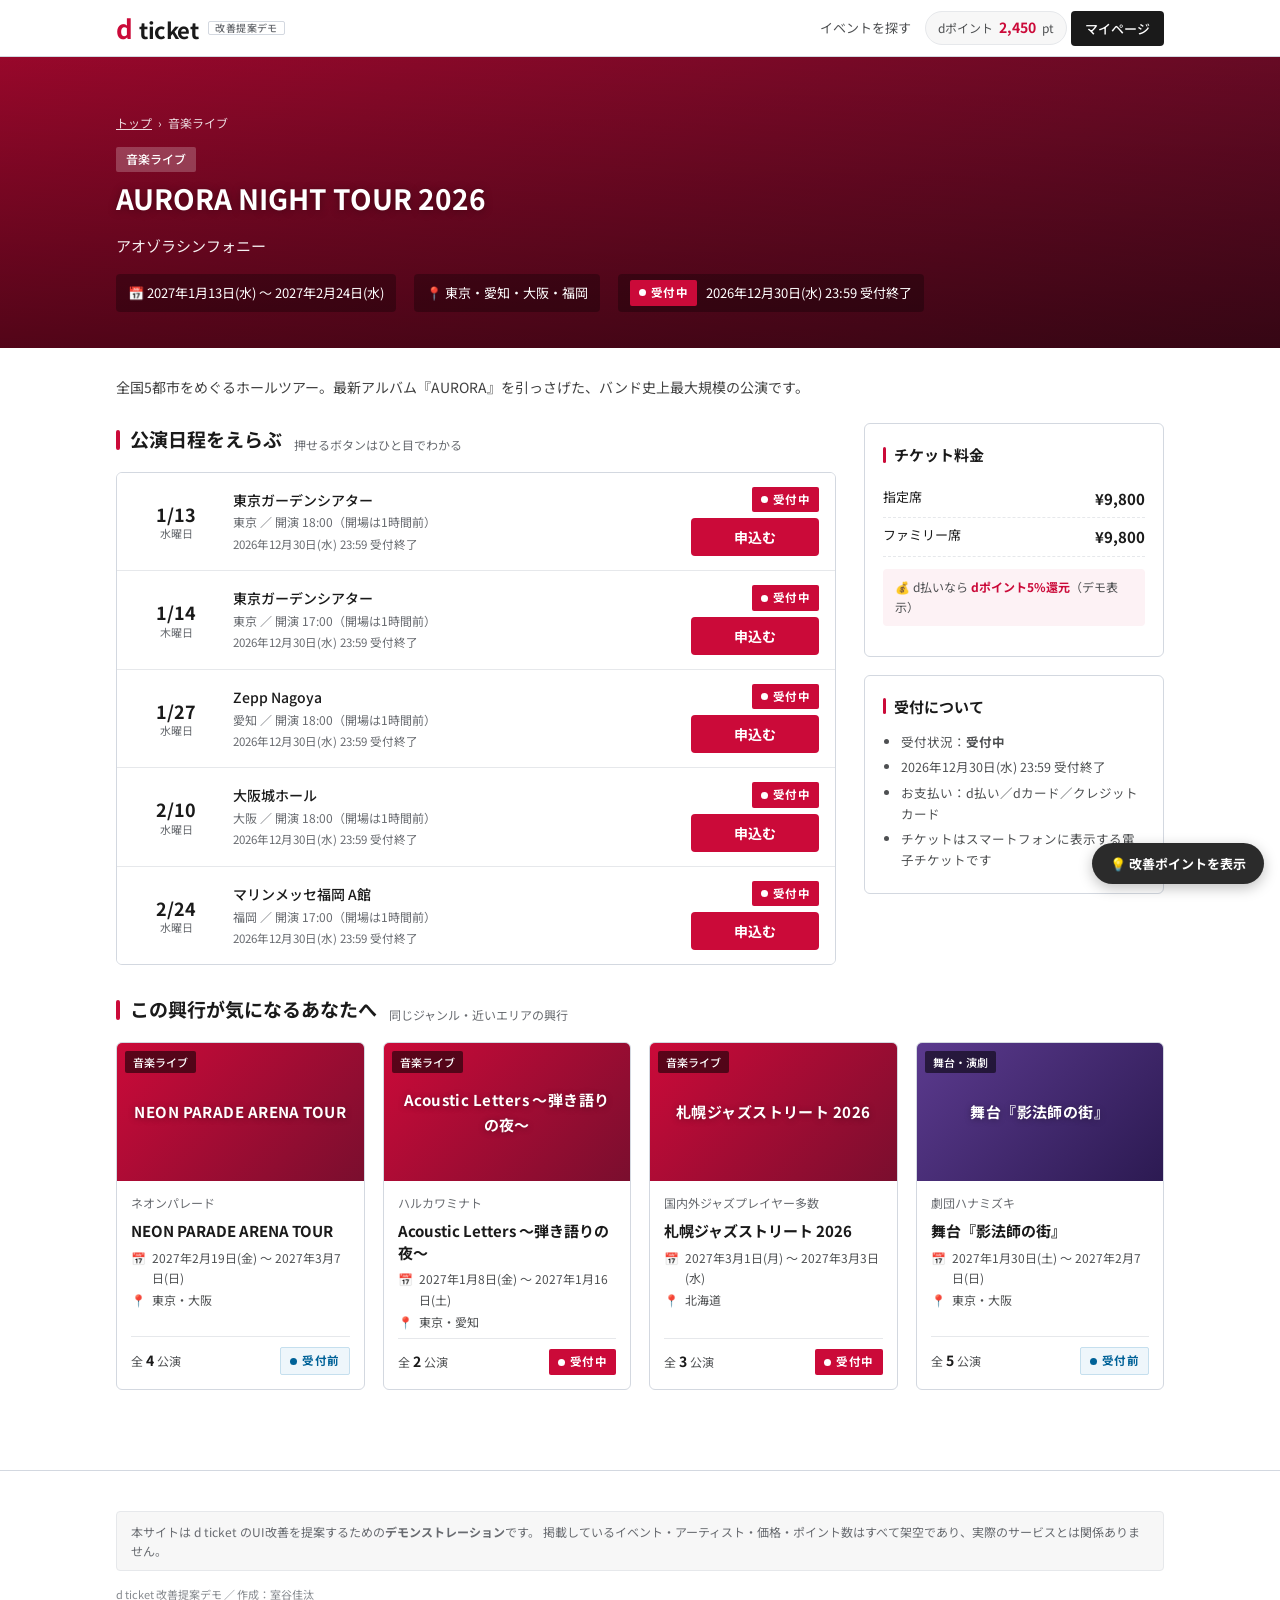
==== event.html @ a3fb73fc "d ticket UI改善提案デモサイトを作成 提案資料の短期施策（3〜6ヶ月）を実際に触れる静的サイトとして実装: - 検索・絞り込み（キーワード/ジャンル/エリア/日程） - 興行単位の一覧と全日" ====
<!doctype html>
<html lang="ja">
<head>
  <meta charset="utf-8">
  <title>興行詳細｜d ticket 改善提案デモ</title>
  <meta name="description" content="興行ごとの全公演・全日程を一覧で比較できる詳細ページのデモです。">
  <meta name="viewport" content="width=device-width,initial-scale=1">
  <meta name="theme-color" content="#000000">
  <link rel="preconnect" href="https://fonts.googleapis.com">
  <link rel="preconnect" href="https://fonts.gstatic.com" crossorigin>
  <link href="https://fonts.googleapis.com/css2?family=Noto+Sans+JP:wght@400;500;700&display=swap" rel="stylesheet">
  <link rel="stylesheet" href="css/style.css">
</head>
<body>

  <header class="site-header">
    <div class="wrap">
      <a class="logo" href="index.html">
        <span class="d">d</span><span class="rest">&nbsp;ticket</span>
        <span class="demo-tag">改善提案デモ</span>
      </a>
      <nav class="header-nav">
        <a href="index.html#events">イベントを探す</a>
        <span class="dpoint">dポイント <b>2,450</b> pt</span>
        <button class="mypage-btn" type="button">マイページ</button>
      </nav>
    </div>
  </header>

  <!-- 興行ヒーロー -->
  <div class="detail-hero" id="detail-hero">
    <div class="wrap">
      <p class="breadcrumb"><a href="index.html">トップ</a> &nbsp;&#8250;&nbsp; <span id="bc-genre"></span></p>
      <span class="detail-genre" id="detail-genre"></span>
      <h1 id="detail-title"></h1>
      <p class="artist" id="detail-artist"></p>
      <div class="detail-summary" id="detail-summary"></div>
    </div>
  </div>

  <div class="detail-body">
    <div class="wrap">
      <p class="detail-desc" id="detail-desc"></p>
      <div class="detail-grid">
        <div>
          <!-- 改善② 全公演一覧 / 改善③ 受付状況 -->
          <div class="section-head" data-point="改善② 同じ興行の全日程をここで比較できる">
            <h2>公演日程をえらぶ</h2>
            <span class="sub">押せるボタンはひと目でわかる</span>
          </div>
          <div class="perf-list" id="perf-list" data-point="改善③ 受付中／受付前／終了 を明示（現状：押すとエラー）"></div>
        </div>

        <aside>
          <div class="side-card">
            <h3>チケット料金</h3>
            <div id="price-list"></div>
            <p class="point-note">&#128176; d払いなら <b>dポイント5%還元</b>（デモ表示）</p>
          </div>
          <div class="side-card">
            <h3>受付について</h3>
            <ul id="sale-info"></ul>
          </div>
        </aside>
      </div>

      <!-- 改善④ 関連レコメンド -->
      <section class="section">
        <div class="section-head" data-point="改善④ 興行ページにも「次のおすすめ」を表示">
          <h2>この興行が気になるあなたへ</h2>
          <span class="sub">同じジャンル・近いエリアの興行</span>
        </div>
        <div class="event-grid" id="related-grid"></div>
      </section>
    </div>
  </div>

  <!-- モバイル固定CTA -->
  <div class="sticky-cta" id="sticky-cta">
    <span class="info"><b id="cta-title"></b><span id="cta-note"></span></span>
    <button class="buy-btn onsale" id="cta-btn" type="button">申込む</button>
  </div>

  <footer class="site-footer">
    <div class="wrap">
      <p class="disclaimer">
        本サイトは d ticket のUI改善を提案するための<b>デモンストレーション</b>です。
        掲載しているイベント・アーティスト・価格・ポイント数はすべて架空であり、実際のサービスとは関係ありません。
      </p>
      <p class="copy">d ticket 改善提案デモ ／ 作成：室谷佳汰</p>
    </div>
  </footer>

  <button class="points-toggle" id="points-toggle" type="button">&#128161; 改善ポイントを表示</button>

  <script src="js/data.js"></script>
  <script src="js/event.js"></script>
</body>
</html>
---- css/style.css ----
/* =========================================================
   d ticket 改善提案デモ
   元サイトのトーン（白基調 / ドコモレッド #cb0a39 / Noto Sans JP /
   控えめな角丸・罫線 #d3d8e0）を踏襲
   ========================================================= */

:root {
  --red: #cb0a39;
  --red-dark: #a30830;
  --red-pale: #fdf2f5;
  --black: #1a1a1a;
  --gray-900: #2b2b2b;
  --gray-700: #414141;
  --gray-600: #4e5052;
  --gray-500: #686b70;
  --gray-400: #868a8f;
  --gray-300: #a5a5a5;
  --line: #d3d8e0;
  --line-light: #e6e8eb;
  --bg: #fff;
  --bg-soft: #f7f7f7;
  --blue: #006298;
  --blue-pale: #eef6fb;
  --amber: #e6a722;
  --hero-grad: linear-gradient(90deg, #dee4ea, #f6fcff);
  --shadow: 0 2px 8px rgba(0, 0, 0, .06);
  --shadow-hover: 0 6px 18px rgba(0, 0, 0, .12);
  --radius: 6px;
}

* { box-sizing: border-box; }

html { font-size: 62.5%; scroll-behavior: smooth; }

body {
  margin: 0;
  font-family: "Noto Sans JP", sans-serif;
  font-size: 1.4rem;
  line-height: 1.7;
  color: var(--black);
  background: var(--bg);
  -webkit-font-smoothing: antialiased;
}

a { color: inherit; text-decoration: none; }
button { font-family: inherit; cursor: pointer; }
img { max-width: 100%; display: block; }

.wrap {
  max-width: 1080px;
  margin: 0 auto;
  padding: 0 16px;
}

/* ---------- header ---------- */
.site-header {
  position: sticky;
  top: 0;
  z-index: 100;
  background: #fff;
  border-bottom: 1px solid var(--line);
}

.site-header .wrap {
  display: flex;
  align-items: center;
  gap: 16px;
  height: 56px;
}

.logo {
  display: flex;
  align-items: baseline;
  gap: 2px;
  font-weight: 700;
  font-size: 2.2rem;
  letter-spacing: -.02em;
  line-height: 1;
}

.logo .d { color: var(--red); font-size: 2.6rem; }
.logo .rest { color: var(--black); }
.logo .demo-tag {
  margin-left: 8px;
  font-size: 1rem;
  font-weight: 500;
  color: var(--gray-500);
  border: 1px solid var(--line);
  border-radius: 2px;
  padding: 1px 6px;
  letter-spacing: .04em;
  align-self: center;
}

.header-nav {
  display: flex;
  align-items: center;
  gap: 4px;
  margin-left: auto;
}

.header-nav a {
  font-size: 1.3rem;
  color: var(--gray-600);
  padding: 6px 10px;
  border-radius: 4px;
}

.header-nav a:hover { background: var(--bg-soft); color: var(--black); }

.dpoint {
  display: flex;
  align-items: center;
  gap: 6px;
  font-size: 1.2rem;
  color: var(--gray-600);
  background: var(--bg-soft);
  border: 1px solid var(--line-light);
  border-radius: 100px;
  padding: 4px 12px;
  white-space: nowrap;
}

.dpoint b { color: var(--red); font-size: 1.4rem; }

.mypage-btn {
  display: inline-flex;
  align-items: center;
  gap: 6px;
  font-size: 1.3rem;
  font-weight: 500;
  color: #fff;
  background: var(--black);
  border: none;
  border-radius: 4px;
  padding: 8px 14px;
  white-space: nowrap;
}

/* ---------- hero ---------- */
.hero {
  background: var(--hero-grad);
  border-bottom: 1px solid var(--line-light);
  padding: 36px 0 88px;
}

.hero h1 {
  margin: 0 0 6px;
  font-size: 2.4rem;
  font-weight: 700;
  letter-spacing: .01em;
}

.hero p {
  margin: 0;
  font-size: 1.4rem;
  color: var(--gray-600);
}

/* ---------- 検索パネル（改善① 検索・絞り込み） ---------- */
.search-panel {
  position: relative;
  background: #fff;
  border: 1px solid var(--line);
  border-radius: var(--radius);
  box-shadow: var(--shadow);
  padding: 20px;
  margin-top: -64px;
}

.search-row {
  display: flex;
  gap: 10px;
  flex-wrap: wrap;
}

.search-box {
  position: relative;
  flex: 1 1 320px;
}

.search-box input {
  width: 100%;
  font-family: inherit;
  font-size: 1.5rem;
  padding: 12px 14px 12px 42px;
  border: 1px solid var(--line);
  border-radius: 4px;
  outline: none;
  transition: border-color .15s;
}

.search-box input:focus { border-color: var(--red); }

.search-box .icon {
  position: absolute;
  left: 14px;
  top: 50%;
  transform: translateY(-50%);
  color: var(--gray-400);
  font-size: 1.6rem;
  pointer-events: none;
}

.search-row select {
  font-family: inherit;
  font-size: 1.4rem;
  color: var(--gray-700);
  padding: 12px 36px 12px 14px;
  border: 1px solid var(--line);
  border-radius: 4px;
  background: #fff url("data:image/svg+xml;charset=utf8,%3Csvg xmlns='http://www.w3.org/2000/svg' width='10' height='6'%3E%3Cpath d='M1 1l4 4 4-4' fill='none' stroke='%23686b70' stroke-width='1.5'/%3E%3C/svg%3E") no-repeat right 14px center;
  appearance: none;
  -webkit-appearance: none;
  outline: none;
  cursor: pointer;
}

.search-row select:focus { border-color: var(--red); }

.chip-row {
  display: flex;
  align-items: center;
  gap: 8px;
  flex-wrap: wrap;
  margin-top: 14px;
}

.chip-row .label {
  font-size: 1.2rem;
  color: var(--gray-500);
  margin-right: 2px;
}

.chip {
  font-size: 1.3rem;
  color: var(--gray-700);
  background: #fff;
  border: 1px solid var(--line);
  border-radius: 100px;
  padding: 5px 14px;
  transition: all .15s;
}

.chip:hover { border-color: var(--gray-400); }

.chip.active {
  color: #fff;
  background: var(--red);
  border-color: var(--red);
  font-weight: 500;
}

.toggle-onsale {
  display: inline-flex;
  align-items: center;
  gap: 8px;
  margin-left: auto;
  font-size: 1.3rem;
  color: var(--gray-700);
  cursor: pointer;
  user-select: none;
}

.toggle-onsale input { display: none; }

.toggle-onsale .switch {
  width: 36px;
  height: 20px;
  border-radius: 100px;
  background: var(--line);
  position: relative;
  transition: background .15s;
}

.toggle-onsale .switch::after {
  content: "";
  position: absolute;
  top: 2px;
  left: 2px;
  width: 16px;
  height: 16px;
  border-radius: 50%;
  background: #fff;
  box-shadow: 0 1px 3px rgba(0, 0, 0, .25);
  transition: left .15s;
}

.toggle-onsale input:checked + .switch { background: var(--red); }
.toggle-onsale input:checked + .switch::after { left: 18px; }

.result-meta {
  display: flex;
  align-items: baseline;
  gap: 10px;
  margin: 28px 0 4px;
}

.result-meta .count { font-size: 1.3rem; color: var(--gray-500); }
.result-meta .count b { color: var(--red); font-size: 1.6rem; }

.clear-filters {
  font-size: 1.2rem;
  color: var(--blue);
  background: none;
  border: none;
  padding: 0;
  text-decoration: underline;
  display: none;
}

.clear-filters.visible { display: inline; }

/* ---------- section ---------- */
.section { padding: 28px 0 8px; }

.section-head {
  display: flex;
  align-items: baseline;
  gap: 12px;
  margin-bottom: 16px;
}

.section-head h2 {
  margin: 0;
  font-size: 1.9rem;
  font-weight: 700;
  display: flex;
  align-items: center;
  gap: 10px;
}

.section-head h2::before {
  content: "";
  width: 4px;
  height: 20px;
  background: var(--red);
  border-radius: 2px;
}

.section-head .sub { font-size: 1.2rem; color: var(--gray-500); }

/* ---------- イベントカード（改善② 興行単位） ---------- */
.event-grid {
  display: grid;
  grid-template-columns: repeat(auto-fill, minmax(240px, 1fr));
  gap: 18px;
  padding-bottom: 24px;
}

.event-card {
  background: #fff;
  border: 1px solid var(--line);
  border-radius: var(--radius);
  overflow: hidden;
  display: flex;
  flex-direction: column;
  transition: box-shadow .2s, transform .2s;
}

.event-card:hover {
  box-shadow: var(--shadow-hover);
  transform: translateY(-2px);
}

.card-visual {
  position: relative;
  aspect-ratio: 16 / 9;
  display: flex;
  align-items: center;
  justify-content: center;
  color: #fff;
}

.card-visual .visual-title {
  font-weight: 700;
  font-size: 1.5rem;
  text-align: center;
  padding: 0 16px;
  text-shadow: 0 1px 6px rgba(0, 0, 0, .35);
  letter-spacing: .03em;
}

.card-visual .genre-tag {
  position: absolute;
  top: 8px;
  left: 8px;
  font-size: 1.1rem;
  font-weight: 500;
  background: rgba(0, 0, 0, .55);
  border-radius: 2px;
  padding: 2px 8px;
}

.card-body {
  padding: 12px 14px 14px;
  display: flex;
  flex-direction: column;
  gap: 6px;
  flex: 1;
}

.card-artist { font-size: 1.2rem; color: var(--gray-500); }

.card-title {
  font-size: 1.5rem;
  font-weight: 700;
  line-height: 1.45;
  margin: 0;
}

.card-info {
  font-size: 1.2rem;
  color: var(--gray-600);
  display: flex;
  flex-direction: column;
  gap: 2px;
}

.card-info .row { display: flex; gap: 6px; align-items: baseline; }
.card-info .ico { color: var(--gray-400); flex: none; }

.card-foot {
  margin-top: auto;
  padding-top: 10px;
  border-top: 1px solid var(--line-light);
  display: flex;
  align-items: center;
  justify-content: space-between;
  gap: 8px;
}

.perf-count { font-size: 1.2rem; color: var(--gray-600); }
.perf-count b { color: var(--black); font-size: 1.4rem; }

/* ---------- ステータスバッジ（改善③ 受付状況の明示） ---------- */
.badge {
  display: inline-flex;
  align-items: center;
  gap: 5px;
  font-size: 1.15rem;
  font-weight: 700;
  border-radius: 2px;
  padding: 3px 9px;
  white-space: nowrap;
  letter-spacing: .03em;
}

.badge::before {
  content: "";
  width: 7px;
  height: 7px;
  border-radius: 50%;
}

.badge.onsale { color: #fff; background: var(--red); }
.badge.onsale::before { background: #fff; animation: pulse 1.6s ease-in-out infinite; }

.badge.upcoming { color: var(--blue); background: var(--blue-pale); border: 1px solid #c5dfee; }
.badge.upcoming::before { background: var(--blue); }

.badge.ended { color: var(--gray-500); background: var(--bg-soft); border: 1px solid var(--line-light); }
.badge.ended::before { background: var(--gray-300); }

@keyframes pulse {
  0%, 100% { opacity: 1; }
  50% { opacity: .35; }
}

.empty-state {
  text-align: center;
  color: var(--gray-500);
  padding: 48px 0 64px;
  font-size: 1.4rem;
}

.empty-state .big { font-size: 3.6rem; margin-bottom: 8px; }

/* ---------- レコメンド（改善④） ---------- */
.recommend-section {
  background: var(--bg-soft);
  border-top: 1px solid var(--line-light);
  border-bottom: 1px solid var(--line-light);
  padding: 28px 0 32px;
  margin-top: 16px;
}

.recommend-head {
  display: flex;
  align-items: baseline;
  gap: 12px;
  flex-wrap: wrap;
  margin-bottom: 16px;
}

.recommend-head h2 {
  margin: 0;
  font-size: 1.9rem;
  font-weight: 700;
  display: flex;
  align-items: center;
  gap: 8px;
}

.recommend-head .why {
  font-size: 1.2rem;
  color: var(--gray-500);
}

.recommend-head .why b { color: var(--red); }

.recommend-strip {
  display: grid;
  grid-auto-flow: column;
  grid-auto-columns: minmax(220px, 1fr);
  gap: 14px;
  overflow-x: auto;
  padding-bottom: 6px;
  scroll-snap-type: x mandatory;
}

.recommend-strip .event-card { scroll-snap-align: start; }

/* ---------- footer ---------- */
.site-footer {
  border-top: 1px solid var(--line);
  margin-top: 40px;
  padding: 28px 0 36px;
  font-size: 1.2rem;
  color: var(--gray-500);
}

.site-footer .foot-grid {
  display: flex;
  gap: 28px;
  flex-wrap: wrap;
  margin-bottom: 18px;
}

.site-footer a:hover { text-decoration: underline; }

.site-footer .disclaimer {
  background: var(--bg-soft);
  border: 1px solid var(--line-light);
  border-radius: 4px;
  padding: 10px 14px;
  line-height: 1.6;
}

.site-footer .copy { margin-top: 14px; font-size: 1.1rem; color: var(--gray-400); }

/* =========================================================
   興行詳細ページ
   ========================================================= */
.detail-hero {
  position: relative;
  color: #fff;
  padding: 44px 0 36px;
}

.detail-hero::after {
  content: "";
  position: absolute;
  inset: 0;
  background: linear-gradient(0deg, rgba(0, 0, 0, .56), rgba(0, 0, 0, .25));
}

.detail-hero .wrap { position: relative; z-index: 1; }

.breadcrumb {
  font-size: 1.2rem;
  opacity: .85;
  margin-bottom: 14px;
}

.breadcrumb a { text-decoration: underline; }

.detail-genre {
  display: inline-block;
  font-size: 1.2rem;
  font-weight: 500;
  background: rgba(255, 255, 255, .22);
  border-radius: 2px;
  padding: 2px 10px;
  margin-bottom: 8px;
}

.detail-hero h1 {
  margin: 0 0 4px;
  font-size: 2.8rem;
  line-height: 1.35;
  text-shadow: 0 1px 8px rgba(0, 0, 0, .35);
}

.detail-hero .artist { font-size: 1.5rem; opacity: .95; }

.detail-summary {
  display: flex;
  gap: 18px;
  flex-wrap: wrap;
  margin-top: 16px;
  font-size: 1.3rem;
}

.detail-summary .item {
  display: flex;
  align-items: center;
  gap: 6px;
  background: rgba(0, 0, 0, .3);
  border-radius: 4px;
  padding: 6px 12px;
}

.detail-body { padding: 28px 0 8px; }

.detail-grid {
  display: grid;
  grid-template-columns: 1fr 300px;
  gap: 28px;
  align-items: start;
}

.detail-desc {
  font-size: 1.4rem;
  color: var(--gray-700);
  margin: 0 0 24px;
}

/* 公演リスト（改善② 全日程一覧） */
.perf-list {
  border: 1px solid var(--line);
  border-radius: var(--radius);
  overflow: hidden;
}

.perf-row {
  display: grid;
  grid-template-columns: 86px 1fr auto;
  gap: 14px;
  align-items: center;
  padding: 14px 16px;
  background: #fff;
}

.perf-row + .perf-row { border-top: 1px solid var(--line-light); }

.perf-row.is-ended { background: var(--bg-soft); }
.perf-row.is-ended .perf-date, .perf-row.is-ended .perf-venue { color: var(--gray-400); }

.perf-date { text-align: center; line-height: 1.3; }
.perf-date .md { font-size: 1.8rem; font-weight: 700; }
.perf-date .dow { font-size: 1.1rem; color: var(--gray-500); }
.perf-date .dow.sat { color: var(--blue); }
.perf-date .dow.sun { color: var(--red); }

.perf-main { min-width: 0; }
.perf-venue { font-size: 1.4rem; font-weight: 500; }
.perf-time { font-size: 1.2rem; color: var(--gray-500); }
.perf-note { font-size: 1.15rem; color: var(--gray-500); margin-top: 2px; }
.perf-note.next { color: var(--blue); font-weight: 500; }

.perf-action {
  display: flex;
  flex-direction: column;
  align-items: flex-end;
  gap: 6px;
}

.buy-btn {
  display: inline-block;
  font-size: 1.4rem;
  font-weight: 700;
  border-radius: 4px;
  padding: 9px 22px;
  border: none;
  text-align: center;
  min-width: 128px;
  transition: background .15s;
}

.buy-btn.onsale { color: #fff; background: var(--red); }
.buy-btn.onsale:hover { background: var(--red-dark); }

.buy-btn.upcoming {
  color: var(--blue);
  background: #fff;
  border: 1px solid var(--blue);
  cursor: default;
  font-weight: 500;
}

.buy-btn.ended {
  color: var(--gray-400);
  background: var(--line-light);
  cursor: default;
  font-weight: 500;
}

/* サイドバー */
.side-card {
  background: #fff;
  border: 1px solid var(--line);
  border-radius: var(--radius);
  padding: 18px;
  margin-bottom: 18px;
}

.side-card h3 {
  margin: 0 0 12px;
  font-size: 1.5rem;
  display: flex;
  align-items: center;
  gap: 8px;
}

.side-card h3::before {
  content: "";
  width: 3px;
  height: 16px;
  background: var(--red);
  border-radius: 2px;
}

.side-card .price-row {
  display: flex;
  justify-content: space-between;
  font-size: 1.3rem;
  padding: 6px 0;
  border-bottom: 1px dashed var(--line-light);
}

.side-card .price-row b { font-size: 1.5rem; }

.side-card .point-note {
  margin-top: 12px;
  font-size: 1.2rem;
  color: var(--gray-600);
  background: var(--red-pale);
  border-radius: 4px;
  padding: 8px 12px;
}

.side-card .point-note b { color: var(--red); }

.side-card ul {
  margin: 0;
  padding: 0 0 0 18px;
  font-size: 1.25rem;
  color: var(--gray-600);
}

.side-card li { margin-bottom: 4px; }

/* モバイル固定CTA */
.sticky-cta {
  position: fixed;
  left: 0;
  right: 0;
  bottom: 0;
  z-index: 90;
  background: #fff;
  border-top: 1px solid var(--line);
  padding: 10px 16px calc(10px + env(safe-area-inset-bottom));
  display: none;
  align-items: center;
  gap: 12px;
  box-shadow: 0 -4px 16px rgba(0, 0, 0, .08);
}

.sticky-cta .info { flex: 1; min-width: 0; font-size: 1.2rem; color: var(--gray-600); }
.sticky-cta .info b { display: block; font-size: 1.3rem; color: var(--black); white-space: nowrap; overflow: hidden; text-overflow: ellipsis; }

/* ---------- 改善ポイント表示モード ---------- */
.points-toggle {
  position: fixed;
  right: 16px;
  bottom: 16px;
  z-index: 200;
  display: inline-flex;
  align-items: center;
  gap: 8px;
  font-size: 1.3rem;
  font-weight: 700;
  color: #fff;
  background: var(--gray-900);
  border: none;
  border-radius: 100px;
  padding: 11px 18px;
  box-shadow: 0 4px 14px rgba(0, 0, 0, .25);
  transition: background .15s;
}

.points-toggle:hover { background: #000; }
body.show-points .points-toggle { background: var(--red); }

[data-point] { position: relative; }

body.show-points [data-point] {
  outline: 2px dashed var(--red);
  outline-offset: 4px;
  border-radius: 4px;
}

body.show-points [data-point]::before {
  content: attr(data-point);
  position: absolute;
  top: -14px;
  left: -8px;
  z-index: 60;
  font-size: 1.15rem;
  font-weight: 700;
  line-height: 1.5;
  color: #fff;
  background: var(--red);
  border-radius: 3px;
  padding: 3px 10px;
  box-shadow: 0 2px 8px rgba(0, 0, 0, .25);
  white-space: nowrap;
}

/* ---------- responsive ---------- */
@media (max-width: 880px) {
  .detail-grid { grid-template-columns: 1fr; }
}

@media (max-width: 720px) {
  .header-nav a { display: none; }
  .hero { padding: 24px 0 76px; }
  .hero h1 { font-size: 2rem; }
  .search-panel { padding: 14px; }
  .toggle-onsale { margin-left: 0; width: 100%; margin-top: 4px; }
  .event-grid { grid-template-columns: repeat(auto-fill, minmax(160px, 1fr)); gap: 12px; }
  .card-visual .visual-title { font-size: 1.3rem; }
  .detail-hero h1 { font-size: 2.1rem; }
  .perf-row { grid-template-columns: 64px 1fr; }
  .perf-action { grid-column: 1 / -1; flex-direction: row; justify-content: flex-end; align-items: center; }
  .sticky-cta.visible { display: flex; }
  body { padding-bottom: 64px; }
  .points-toggle { bottom: 76px; }
}
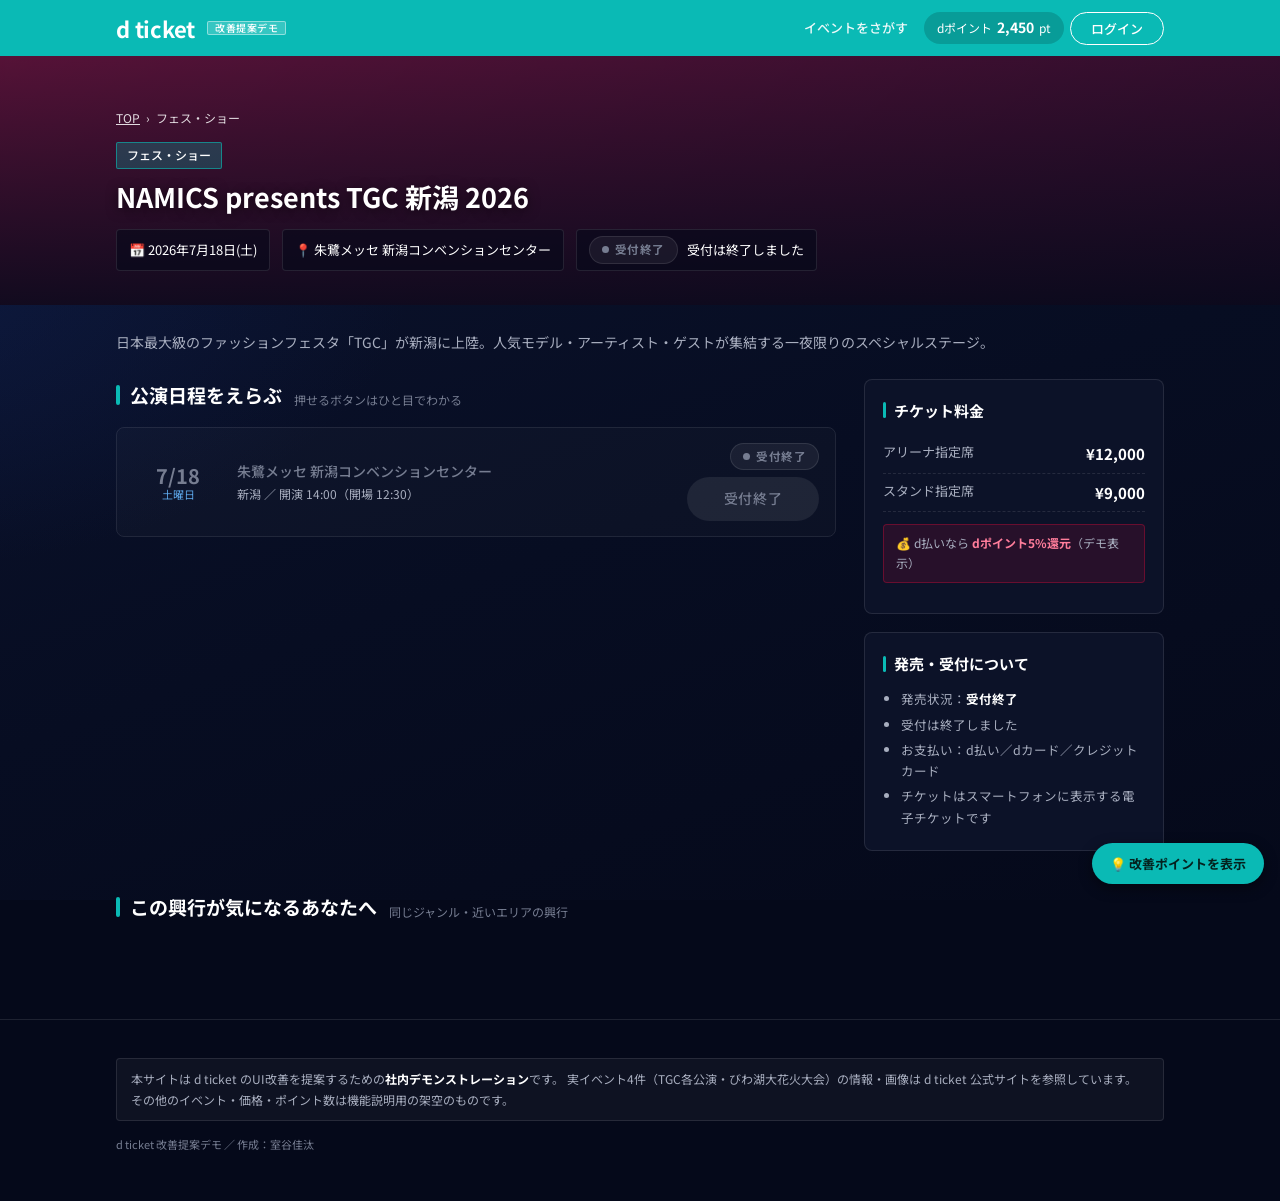
==== commit 59f473c5: "実サイト準拠のダークデザインに刷新、掲載イベントを実データ中心の8件に - ヘッダーをティール #0abab5、背景をダークネイビーに変更（現行サイトのトーンを踏襲） - d ticket 掲載中の実" ====
--- a/event.html
+++ b/event.html
@@ -5,7 +5,7 @@
   <title>興行詳細｜d ticket 改善提案デモ</title>
   <meta name="description" content="興行ごとの全公演・全日程を一覧で比較できる詳細ページのデモです。">
   <meta name="viewport" content="width=device-width,initial-scale=1">
-  <meta name="theme-color" content="#000000">
+  <meta name="theme-color" content="#0abab5">
   <link rel="preconnect" href="https://fonts.googleapis.com">
   <link rel="preconnect" href="https://fonts.gstatic.com" crossorigin>
   <link href="https://fonts.googleapis.com/css2?family=Noto+Sans+JP:wght@400;500;700&display=swap" rel="stylesheet">
@@ -16,13 +16,13 @@
   <header class="site-header">
     <div class="wrap">
       <a class="logo" href="index.html">
-        <span class="d">d</span><span class="rest">&nbsp;ticket</span>
+        d&nbsp;ticket
         <span class="demo-tag">改善提案デモ</span>
       </a>
       <nav class="header-nav">
-        <a href="index.html#events">イベントを探す</a>
+        <a href="index.html#events">イベントをさがす</a>
         <span class="dpoint">dポイント <b>2,450</b> pt</span>
-        <button class="mypage-btn" type="button">マイページ</button>
+        <button class="login-btn" type="button">ログイン</button>
       </nav>
     </div>
   </header>
@@ -30,11 +30,12 @@
   <!-- 興行ヒーロー -->
   <div class="detail-hero" id="detail-hero">
     <div class="wrap">
-      <p class="breadcrumb"><a href="index.html">トップ</a> &nbsp;&#8250;&nbsp; <span id="bc-genre"></span></p>
+      <p class="breadcrumb"><a href="index.html">TOP</a> &nbsp;&#8250;&nbsp; <span id="bc-genre"></span></p>
       <span class="detail-genre" id="detail-genre"></span>
+      <p class="sub-title" id="detail-sub"></p>
       <h1 id="detail-title"></h1>
-      <p class="artist" id="detail-artist"></p>
       <div class="detail-summary" id="detail-summary"></div>
+      <div class="detail-key-visual" id="detail-key-visual"></div>
     </div>
   </div>
 
@@ -43,12 +44,12 @@
       <p class="detail-desc" id="detail-desc"></p>
       <div class="detail-grid">
         <div>
-          <!-- 改善② 全公演一覧 / 改善③ 受付状況 -->
+          <!-- 改善② 全公演一覧 / 改善③ 発売状況 -->
           <div class="section-head" data-point="改善② 同じ興行の全日程をここで比較できる">
             <h2>公演日程をえらぶ</h2>
             <span class="sub">押せるボタンはひと目でわかる</span>
           </div>
-          <div class="perf-list" id="perf-list" data-point="改善③ 受付中／受付前／終了 を明示（現状：押すとエラー）"></div>
+          <div class="perf-list" id="perf-list" data-point="改善③ 発売中／発売前／受付終了 を明示（現状：押すとエラー）"></div>
         </div>
 
         <aside>
@@ -58,7 +59,7 @@
             <p class="point-note">&#128176; d払いなら <b>dポイント5%還元</b>（デモ表示）</p>
           </div>
           <div class="side-card">
-            <h3>受付について</h3>
+            <h3>発売・受付について</h3>
             <ul id="sale-info"></ul>
           </div>
         </aside>
@@ -84,8 +85,9 @@
   <footer class="site-footer">
     <div class="wrap">
       <p class="disclaimer">
-        本サイトは d ticket のUI改善を提案するための<b>デモンストレーション</b>です。
-        掲載しているイベント・アーティスト・価格・ポイント数はすべて架空であり、実際のサービスとは関係ありません。
+        本サイトは d ticket のUI改善を提案するための<b>社内デモンストレーション</b>です。
+        実イベント4件（TGC各公演・びわ湖大花火大会）の情報・画像は d ticket 公式サイトを参照しています。
+        その他のイベント・価格・ポイント数は機能説明用の架空のものです。
       </p>
       <p class="copy">d ticket 改善提案デモ ／ 作成：室谷佳汰</p>
     </div>
--- a/css/style.css
+++ b/css/style.css
@@ -1,31 +1,32 @@
 /* =========================================================
    d ticket 改善提案デモ
-   元サイトのトーン（白基調 / ドコモレッド #cb0a39 / Noto Sans JP /
-   控えめな角丸・罫線 #d3d8e0）を踏襲
+   現行サイトのトーンを踏襲:
+   - ヘッダー: ティール #0abab5 / 白ロゴ
+   - 背景: ダークネイビー
+   - ボタン: ドコモレッド #cb0a39 のピル型
+   - フォント: Noto Sans JP
+   - 土曜=青 / 日曜=赤 の日付表示
    ========================================================= */
 
 :root {
+  --teal: #0abab5;
+  --teal-dark: #089e9a;
+  --teal-pale: rgba(10, 186, 181, .14);
   --red: #cb0a39;
-  --red-dark: #a30830;
-  --red-pale: #fdf2f5;
-  --black: #1a1a1a;
-  --gray-900: #2b2b2b;
-  --gray-700: #414141;
-  --gray-600: #4e5052;
-  --gray-500: #686b70;
-  --gray-400: #868a8f;
-  --gray-300: #a5a5a5;
-  --line: #d3d8e0;
-  --line-light: #e6e8eb;
-  --bg: #fff;
-  --bg-soft: #f7f7f7;
-  --blue: #006298;
-  --blue-pale: #eef6fb;
-  --amber: #e6a722;
-  --hero-grad: linear-gradient(90deg, #dee4ea, #f6fcff);
-  --shadow: 0 2px 8px rgba(0, 0, 0, .06);
-  --shadow-hover: 0 6px 18px rgba(0, 0, 0, .12);
-  --radius: 6px;
+  --red-bright: #e3104a;
+  --navy-deep: #05091a;
+  --panel: #0c1228;
+  --panel-2: #101735;
+  --line: rgba(255, 255, 255, .10);
+  --line-strong: rgba(255, 255, 255, .22);
+  --text: #fff;
+  --text-sub: #a8aebf;
+  --text-dim: #767d91;
+  --sat: #5ca6e8;
+  --sun: #f5475e;
+  --shadow: 0 4px 16px rgba(0, 0, 0, .4);
+  --radius: 8px;
+  --pill: 100px;
 }
 
 * { box-sizing: border-box; }
@@ -37,8 +38,13 @@
   font-family: "Noto Sans JP", sans-serif;
   font-size: 1.4rem;
   line-height: 1.7;
-  color: var(--black);
-  background: var(--bg);
+  color: var(--text);
+  background: var(--navy-deep);
+  background-image:
+    radial-gradient(1200px 600px at 80% -10%, rgba(28, 48, 110, .55), transparent 60%),
+    radial-gradient(900px 500px at -10% 30%, rgba(18, 36, 90, .45), transparent 60%),
+    linear-gradient(160deg, #0c1430 0%, #070d22 55%, #05091a 100%);
+  background-attachment: fixed;
   -webkit-font-smoothing: antialiased;
 }
 
@@ -52,13 +58,12 @@
   padding: 0 16px;
 }
 
-/* ---------- header ---------- */
+/* ---------- header（ティール） ---------- */
 .site-header {
   position: sticky;
   top: 0;
   z-index: 100;
-  background: #fff;
-  border-bottom: 1px solid var(--line);
+  background: var(--teal);
 }
 
 .site-header .wrap {
@@ -70,102 +75,177 @@
 
 .logo {
   display: flex;
-  align-items: baseline;
+  align-items: center;
   gap: 2px;
   font-weight: 700;
   font-size: 2.2rem;
-  letter-spacing: -.02em;
+  letter-spacing: -.01em;
   line-height: 1;
-}
-
-.logo .d { color: var(--red); font-size: 2.6rem; }
-.logo .rest { color: var(--black); }
+  color: #fff;
+}
+
 .logo .demo-tag {
-  margin-left: 8px;
+  margin-left: 10px;
   font-size: 1rem;
   font-weight: 500;
-  color: var(--gray-500);
-  border: 1px solid var(--line);
+  color: #fff;
+  background: rgba(255, 255, 255, .18);
+  border: 1px solid rgba(255, 255, 255, .45);
   border-radius: 2px;
-  padding: 1px 6px;
-  letter-spacing: .04em;
-  align-self: center;
+  padding: 1px 7px;
+  letter-spacing: .05em;
 }
 
 .header-nav {
   display: flex;
   align-items: center;
-  gap: 4px;
+  gap: 6px;
   margin-left: auto;
 }
 
 .header-nav a {
-  font-size: 1.3rem;
-  color: var(--gray-600);
-  padding: 6px 10px;
-  border-radius: 4px;
-}
-
-.header-nav a:hover { background: var(--bg-soft); color: var(--black); }
-
-.dpoint {
-  display: flex;
-  align-items: center;
-  gap: 6px;
-  font-size: 1.2rem;
-  color: var(--gray-600);
-  background: var(--bg-soft);
-  border: 1px solid var(--line-light);
-  border-radius: 100px;
-  padding: 4px 12px;
-  white-space: nowrap;
-}
-
-.dpoint b { color: var(--red); font-size: 1.4rem; }
-
-.mypage-btn {
-  display: inline-flex;
-  align-items: center;
-  gap: 6px;
   font-size: 1.3rem;
   font-weight: 500;
   color: #fff;
-  background: var(--black);
-  border: none;
+  padding: 6px 10px;
   border-radius: 4px;
-  padding: 8px 14px;
+  opacity: .92;
+}
+
+.header-nav a:hover { background: rgba(255, 255, 255, .14); opacity: 1; }
+
+.dpoint {
+  display: flex;
+  align-items: center;
+  gap: 5px;
+  font-size: 1.2rem;
+  color: #fff;
+  background: rgba(0, 0, 0, .16);
+  border-radius: var(--pill);
+  padding: 4px 13px;
   white-space: nowrap;
 }
 
-/* ---------- hero ---------- */
-.hero {
-  background: var(--hero-grad);
-  border-bottom: 1px solid var(--line-light);
-  padding: 36px 0 88px;
-}
-
-.hero h1 {
-  margin: 0 0 6px;
-  font-size: 2.4rem;
-  font-weight: 700;
-  letter-spacing: .01em;
-}
-
-.hero p {
+.dpoint b { font-size: 1.4rem; }
+
+.login-btn {
+  display: inline-flex;
+  align-items: center;
+  font-size: 1.3rem;
+  font-weight: 500;
+  color: #fff;
+  background: transparent;
+  border: 1.5px solid #fff;
+  border-radius: var(--pill);
+  padding: 6px 20px;
+  white-space: nowrap;
+  transition: background .15s;
+}
+
+.login-btn:hover { background: rgba(255, 255, 255, .14); }
+
+/* ---------- ページタイトル帯 ---------- */
+.page-bar {
+  padding: 26px 0 10px;
+}
+
+.page-bar h1 {
   margin: 0;
-  font-size: 1.4rem;
-  color: var(--gray-600);
+  font-size: 2.2rem;
+  font-weight: 700;
+  letter-spacing: .02em;
+}
+
+.page-bar p { margin: 2px 0 0; font-size: 1.3rem; color: var(--text-sub); }
+
+/* ---------- PICK UP（注目興行） ---------- */
+.featured {
+  display: grid;
+  grid-template-columns: minmax(0, 1.15fr) minmax(0, 1fr);
+  gap: 0;
+  background: var(--panel);
+  border: 1px solid var(--line);
+  border-radius: var(--radius);
+  overflow: hidden;
+  box-shadow: var(--shadow);
+  margin: 14px 0 8px;
+}
+
+.featured-visual {
+  position: relative;
+  min-height: 250px;
+  background-size: cover;
+  background-position: center;
+}
+
+.featured-visual::after {
+  content: "";
+  position: absolute;
+  inset: 0;
+  background: linear-gradient(270deg, rgba(12, 18, 40, .85) 0%, rgba(12, 18, 40, 0) 45%);
+}
+
+.featured-info {
+  padding: 26px 28px;
+  display: flex;
+  flex-direction: column;
+  gap: 10px;
+  justify-content: center;
+}
+
+.pickup-label {
+  display: inline-flex;
+  align-items: center;
+  gap: 8px;
+  font-size: 1.2rem;
+  font-weight: 700;
+  letter-spacing: .18em;
+  color: var(--teal);
+}
+
+.pickup-label::before {
+  content: "";
+  width: 22px;
+  height: 2px;
+  background: var(--teal);
+}
+
+.featured-info h2 {
+  margin: 0;
+  font-size: 2.2rem;
+  font-weight: 700;
+  line-height: 1.4;
+}
+
+.featured-info .sub-title { font-size: 1.3rem; color: var(--text-sub); }
+
+.featured-meta {
+  display: flex;
+  flex-direction: column;
+  gap: 3px;
+  font-size: 1.35rem;
+  color: var(--text-sub);
+}
+
+.featured-meta .row { display: flex; gap: 8px; align-items: baseline; }
+.featured-meta .row b { color: var(--text); font-weight: 500; }
+
+.featured-cta {
+  display: flex;
+  align-items: center;
+  gap: 14px;
+  margin-top: 8px;
 }
 
 /* ---------- 検索パネル（改善① 検索・絞り込み） ---------- */
 .search-panel {
   position: relative;
-  background: #fff;
+  background: var(--panel);
   border: 1px solid var(--line);
   border-radius: var(--radius);
   box-shadow: var(--shadow);
-  padding: 20px;
-  margin-top: -64px;
+  padding: 18px 20px;
+  margin-top: 18px;
 }
 
 .search-row {
@@ -176,47 +256,51 @@
 
 .search-box {
   position: relative;
-  flex: 1 1 320px;
+  flex: 1 1 300px;
 }
 
 .search-box input {
   width: 100%;
   font-family: inherit;
-  font-size: 1.5rem;
-  padding: 12px 14px 12px 42px;
-  border: 1px solid var(--line);
-  border-radius: 4px;
+  font-size: 1.45rem;
+  color: var(--text);
+  padding: 11px 14px 11px 42px;
+  background: rgba(0, 0, 0, .35);
+  border: 1px solid var(--line-strong);
+  border-radius: var(--pill);
   outline: none;
   transition: border-color .15s;
 }
 
-.search-box input:focus { border-color: var(--red); }
+.search-box input::placeholder { color: var(--text-dim); }
+.search-box input:focus { border-color: var(--teal); }
 
 .search-box .icon {
   position: absolute;
-  left: 14px;
+  left: 16px;
   top: 50%;
   transform: translateY(-50%);
-  color: var(--gray-400);
-  font-size: 1.6rem;
+  color: var(--text-dim);
+  font-size: 1.5rem;
   pointer-events: none;
 }
 
 .search-row select {
   font-family: inherit;
-  font-size: 1.4rem;
-  color: var(--gray-700);
-  padding: 12px 36px 12px 14px;
-  border: 1px solid var(--line);
-  border-radius: 4px;
-  background: #fff url("data:image/svg+xml;charset=utf8,%3Csvg xmlns='http://www.w3.org/2000/svg' width='10' height='6'%3E%3Cpath d='M1 1l4 4 4-4' fill='none' stroke='%23686b70' stroke-width='1.5'/%3E%3C/svg%3E") no-repeat right 14px center;
+  font-size: 1.35rem;
+  color: var(--text);
+  padding: 11px 38px 11px 16px;
+  background: rgba(0, 0, 0, .35) url("data:image/svg+xml;charset=utf8,%3Csvg xmlns='http://www.w3.org/2000/svg' width='10' height='6'%3E%3Cpath d='M1 1l4 4 4-4' fill='none' stroke='%23a8aebf' stroke-width='1.5'/%3E%3C/svg%3E") no-repeat right 16px center;
+  border: 1px solid var(--line-strong);
+  border-radius: var(--pill);
   appearance: none;
   -webkit-appearance: none;
   outline: none;
   cursor: pointer;
 }
 
-.search-row select:focus { border-color: var(--red); }
+.search-row select:focus { border-color: var(--teal); }
+.search-row select option { color: #1a1a1a; background: #fff; }
 
 .chip-row {
   display: flex;
@@ -228,27 +312,27 @@
 
 .chip-row .label {
   font-size: 1.2rem;
-  color: var(--gray-500);
+  color: var(--text-dim);
   margin-right: 2px;
 }
 
 .chip {
   font-size: 1.3rem;
-  color: var(--gray-700);
-  background: #fff;
-  border: 1px solid var(--line);
-  border-radius: 100px;
-  padding: 5px 14px;
+  color: var(--text-sub);
+  background: transparent;
+  border: 1px solid var(--line-strong);
+  border-radius: var(--pill);
+  padding: 5px 15px;
   transition: all .15s;
 }
 
-.chip:hover { border-color: var(--gray-400); }
+.chip:hover { border-color: var(--teal); color: var(--text); }
 
 .chip.active {
-  color: #fff;
-  background: var(--red);
-  border-color: var(--red);
-  font-weight: 500;
+  color: #04221f;
+  background: var(--teal);
+  border-color: var(--teal);
+  font-weight: 700;
 }
 
 .toggle-onsale {
@@ -257,7 +341,7 @@
   gap: 8px;
   margin-left: auto;
   font-size: 1.3rem;
-  color: var(--gray-700);
+  color: var(--text-sub);
   cursor: pointer;
   user-select: none;
 }
@@ -267,8 +351,8 @@
 .toggle-onsale .switch {
   width: 36px;
   height: 20px;
-  border-radius: 100px;
-  background: var(--line);
+  border-radius: var(--pill);
+  background: rgba(255, 255, 255, .22);
   position: relative;
   transition: background .15s;
 }
@@ -282,26 +366,26 @@
   height: 16px;
   border-radius: 50%;
   background: #fff;
-  box-shadow: 0 1px 3px rgba(0, 0, 0, .25);
+  box-shadow: 0 1px 3px rgba(0, 0, 0, .4);
   transition: left .15s;
 }
 
-.toggle-onsale input:checked + .switch { background: var(--red); }
+.toggle-onsale input:checked + .switch { background: var(--teal); }
 .toggle-onsale input:checked + .switch::after { left: 18px; }
 
 .result-meta {
   display: flex;
   align-items: baseline;
-  gap: 10px;
-  margin: 28px 0 4px;
-}
-
-.result-meta .count { font-size: 1.3rem; color: var(--gray-500); }
-.result-meta .count b { color: var(--red); font-size: 1.6rem; }
+  gap: 12px;
+  margin: 22px 0 2px;
+}
+
+.result-meta .count { font-size: 1.3rem; color: var(--text-sub); }
+.result-meta .count b { color: var(--teal); font-size: 1.7rem; margin: 0 2px; }
 
 .clear-filters {
   font-size: 1.2rem;
-  color: var(--blue);
+  color: var(--teal);
   background: none;
   border: none;
   padding: 0;
@@ -312,12 +396,13 @@
 .clear-filters.visible { display: inline; }
 
 /* ---------- section ---------- */
-.section { padding: 28px 0 8px; }
+.section { padding: 22px 0 8px; }
 
 .section-head {
   display: flex;
   align-items: baseline;
   gap: 12px;
+  flex-wrap: wrap;
   margin-bottom: 16px;
 }
 
@@ -334,73 +419,84 @@
   content: "";
   width: 4px;
   height: 20px;
-  background: var(--red);
+  background: var(--teal);
   border-radius: 2px;
 }
 
-.section-head .sub { font-size: 1.2rem; color: var(--gray-500); }
+.section-head .sub { font-size: 1.2rem; color: var(--text-dim); }
 
 /* ---------- イベントカード（改善② 興行単位） ---------- */
 .event-grid {
   display: grid;
-  grid-template-columns: repeat(auto-fill, minmax(240px, 1fr));
+  grid-template-columns: repeat(auto-fill, minmax(245px, 1fr));
   gap: 18px;
   padding-bottom: 24px;
 }
 
 .event-card {
-  background: #fff;
+  background: var(--panel);
   border: 1px solid var(--line);
   border-radius: var(--radius);
   overflow: hidden;
   display: flex;
   flex-direction: column;
-  transition: box-shadow .2s, transform .2s;
+  transition: box-shadow .2s, transform .2s, border-color .2s;
 }
 
 .event-card:hover {
-  box-shadow: var(--shadow-hover);
+  box-shadow: 0 8px 24px rgba(0, 0, 0, .55);
+  border-color: var(--line-strong);
   transform: translateY(-2px);
 }
 
 .card-visual {
   position: relative;
   aspect-ratio: 16 / 9;
-  display: flex;
-  align-items: center;
-  justify-content: center;
-  color: #fff;
-}
-
-.card-visual .visual-title {
-  font-weight: 700;
-  font-size: 1.5rem;
-  text-align: center;
-  padding: 0 16px;
-  text-shadow: 0 1px 6px rgba(0, 0, 0, .35);
-  letter-spacing: .03em;
+  background: var(--panel-2);
+  overflow: hidden;
+}
+
+.card-visual img {
+  width: 100%;
+  height: 100%;
+  object-fit: cover;
 }
 
 .card-visual .genre-tag {
   position: absolute;
   top: 8px;
   left: 8px;
-  font-size: 1.1rem;
+  font-size: 1.05rem;
   font-weight: 500;
-  background: rgba(0, 0, 0, .55);
+  color: #fff;
+  background: rgba(5, 9, 26, .72);
   border-radius: 2px;
-  padding: 2px 8px;
+  padding: 2px 9px;
+  letter-spacing: .04em;
 }
 
 .card-body {
-  padding: 12px 14px 14px;
+  padding: 13px 15px 15px;
   display: flex;
   flex-direction: column;
-  gap: 6px;
+  gap: 8px;
   flex: 1;
 }
 
-.card-artist { font-size: 1.2rem; color: var(--gray-500); }
+.card-date {
+  display: flex;
+  align-items: baseline;
+  gap: 8px;
+  line-height: 1;
+}
+
+.card-date .num { font-size: 2rem; font-weight: 700; letter-spacing: .01em; }
+.card-date .dow { font-size: 1.15rem; color: var(--text-sub); }
+.card-date .dow.sat { color: var(--sat); }
+.card-date .dow.sun { color: var(--sun); }
+.card-date .multi { font-size: 1.15rem; color: var(--text-dim); }
+
+.card-sub { font-size: 1.15rem; color: var(--text-dim); margin-bottom: -6px; }
 
 .card-title {
   font-size: 1.5rem;
@@ -409,41 +505,38 @@
   margin: 0;
 }
 
-.card-info {
+.card-venue {
   font-size: 1.2rem;
-  color: var(--gray-600);
-  display: flex;
-  flex-direction: column;
-  gap: 2px;
-}
-
-.card-info .row { display: flex; gap: 6px; align-items: baseline; }
-.card-info .ico { color: var(--gray-400); flex: none; }
+  color: var(--text-sub);
+  display: flex;
+  gap: 6px;
+  align-items: baseline;
+}
 
 .card-foot {
   margin-top: auto;
   padding-top: 10px;
-  border-top: 1px solid var(--line-light);
+  border-top: 1px solid var(--line);
   display: flex;
   align-items: center;
   justify-content: space-between;
   gap: 8px;
 }
 
-.perf-count { font-size: 1.2rem; color: var(--gray-600); }
-.perf-count b { color: var(--black); font-size: 1.4rem; }
-
-/* ---------- ステータスバッジ（改善③ 受付状況の明示） ---------- */
+.perf-count { font-size: 1.2rem; color: var(--text-sub); }
+.perf-count b { color: var(--text); font-size: 1.4rem; }
+
+/* ---------- ステータスバッジ（改善③ 発売状況の明示） ---------- */
 .badge {
   display: inline-flex;
   align-items: center;
-  gap: 5px;
+  gap: 6px;
   font-size: 1.15rem;
   font-weight: 700;
-  border-radius: 2px;
-  padding: 3px 9px;
+  border-radius: var(--pill);
+  padding: 3px 12px;
   white-space: nowrap;
-  letter-spacing: .03em;
+  letter-spacing: .04em;
 }
 
 .badge::before {
@@ -456,11 +549,11 @@
 .badge.onsale { color: #fff; background: var(--red); }
 .badge.onsale::before { background: #fff; animation: pulse 1.6s ease-in-out infinite; }
 
-.badge.upcoming { color: var(--blue); background: var(--blue-pale); border: 1px solid #c5dfee; }
-.badge.upcoming::before { background: var(--blue); }
-
-.badge.ended { color: var(--gray-500); background: var(--bg-soft); border: 1px solid var(--line-light); }
-.badge.ended::before { background: var(--gray-300); }
+.badge.upcoming { color: var(--sat); background: rgba(92, 166, 232, .12); border: 1px solid rgba(92, 166, 232, .45); }
+.badge.upcoming::before { background: var(--sat); }
+
+.badge.ended { color: var(--text-dim); background: rgba(255, 255, 255, .06); border: 1px solid var(--line); }
+.badge.ended::before { background: var(--text-dim); }
 
 @keyframes pulse {
   0%, 100% { opacity: 1; }
@@ -469,7 +562,7 @@
 
 .empty-state {
   text-align: center;
-  color: var(--gray-500);
+  color: var(--text-sub);
   padding: 48px 0 64px;
   font-size: 1.4rem;
 }
@@ -478,11 +571,11 @@
 
 /* ---------- レコメンド（改善④） ---------- */
 .recommend-section {
-  background: var(--bg-soft);
-  border-top: 1px solid var(--line-light);
-  border-bottom: 1px solid var(--line-light);
-  padding: 28px 0 32px;
-  margin-top: 16px;
+  background: rgba(10, 186, 181, .05);
+  border-top: 1px solid rgba(10, 186, 181, .25);
+  border-bottom: 1px solid rgba(10, 186, 181, .25);
+  padding: 26px 0 30px;
+  margin-top: 14px;
 }
 
 .recommend-head {
@@ -497,22 +590,15 @@
   margin: 0;
   font-size: 1.9rem;
   font-weight: 700;
-  display: flex;
-  align-items: center;
-  gap: 8px;
-}
-
-.recommend-head .why {
-  font-size: 1.2rem;
-  color: var(--gray-500);
-}
-
-.recommend-head .why b { color: var(--red); }
+}
+
+.recommend-head .why { font-size: 1.2rem; color: var(--text-sub); }
+.recommend-head .why b { color: var(--teal); }
 
 .recommend-strip {
   display: grid;
   grid-auto-flow: column;
-  grid-auto-columns: minmax(220px, 1fr);
+  grid-auto-columns: minmax(230px, 1fr);
   gap: 14px;
   overflow-x: auto;
   padding-bottom: 6px;
@@ -525,14 +611,14 @@
 .site-footer {
   border-top: 1px solid var(--line);
   margin-top: 40px;
-  padding: 28px 0 36px;
+  padding: 26px 0 36px;
   font-size: 1.2rem;
-  color: var(--gray-500);
+  color: var(--text-sub);
 }
 
 .site-footer .foot-grid {
   display: flex;
-  gap: 28px;
+  gap: 26px;
   flex-wrap: wrap;
   margin-bottom: 18px;
 }
@@ -540,14 +626,48 @@
 .site-footer a:hover { text-decoration: underline; }
 
 .site-footer .disclaimer {
-  background: var(--bg-soft);
-  border: 1px solid var(--line-light);
+  background: rgba(255, 255, 255, .04);
+  border: 1px solid var(--line);
   border-radius: 4px;
   padding: 10px 14px;
-  line-height: 1.6;
-}
-
-.site-footer .copy { margin-top: 14px; font-size: 1.1rem; color: var(--gray-400); }
+  line-height: 1.7;
+}
+
+.site-footer .disclaimer b { color: var(--text); }
+
+.site-footer .copy { margin-top: 14px; font-size: 1.1rem; color: var(--text-dim); }
+
+/* ---------- 共通ボタン ---------- */
+.buy-btn {
+  display: inline-block;
+  font-size: 1.4rem;
+  font-weight: 700;
+  border-radius: var(--pill);
+  padding: 10px 28px;
+  border: none;
+  text-align: center;
+  min-width: 132px;
+  letter-spacing: .04em;
+  transition: background .15s;
+}
+
+.buy-btn.onsale { color: #fff; background: var(--red); }
+.buy-btn.onsale:hover { background: var(--red-bright); }
+
+.buy-btn.upcoming {
+  color: var(--sat);
+  background: transparent;
+  border: 1.5px solid rgba(92, 166, 232, .6);
+  cursor: default;
+  font-weight: 500;
+}
+
+.buy-btn.ended {
+  color: var(--text-dim);
+  background: rgba(255, 255, 255, .08);
+  cursor: default;
+  font-weight: 500;
+}
 
 /* =========================================================
    興行詳細ページ
@@ -555,14 +675,25 @@
 .detail-hero {
   position: relative;
   color: #fff;
-  padding: 44px 0 36px;
+  padding: 40px 0 34px;
+  background-size: cover;
+  background-position: center 30%;
+  overflow: hidden;
+}
+
+.detail-hero::before {
+  content: "";
+  position: absolute;
+  inset: 0;
+  background: inherit;
+  filter: blur(2px);
 }
 
 .detail-hero::after {
   content: "";
   position: absolute;
   inset: 0;
-  background: linear-gradient(0deg, rgba(0, 0, 0, .56), rgba(0, 0, 0, .25));
+  background: linear-gradient(0deg, rgba(5, 9, 26, .92) 0%, rgba(5, 9, 26, .55) 100%);
 }
 
 .detail-hero .wrap { position: relative; z-index: 1; }
@@ -579,26 +710,27 @@
   display: inline-block;
   font-size: 1.2rem;
   font-weight: 500;
-  background: rgba(255, 255, 255, .22);
+  background: rgba(10, 186, 181, .25);
+  border: 1px solid rgba(10, 186, 181, .6);
   border-radius: 2px;
   padding: 2px 10px;
-  margin-bottom: 8px;
-}
+  margin-bottom: 10px;
+}
+
+.detail-hero .sub-title { font-size: 1.4rem; opacity: .9; margin: 0; }
 
 .detail-hero h1 {
-  margin: 0 0 4px;
-  font-size: 2.8rem;
+  margin: 0 0 6px;
+  font-size: 2.7rem;
   line-height: 1.35;
-  text-shadow: 0 1px 8px rgba(0, 0, 0, .35);
-}
-
-.detail-hero .artist { font-size: 1.5rem; opacity: .95; }
+  text-shadow: 0 2px 12px rgba(0, 0, 0, .6);
+}
 
 .detail-summary {
   display: flex;
-  gap: 18px;
+  gap: 12px;
   flex-wrap: wrap;
-  margin-top: 16px;
+  margin-top: 14px;
   font-size: 1.3rem;
 }
 
@@ -606,12 +738,24 @@
   display: flex;
   align-items: center;
   gap: 6px;
-  background: rgba(0, 0, 0, .3);
+  background: rgba(5, 9, 26, .6);
+  border: 1px solid var(--line);
   border-radius: 4px;
   padding: 6px 12px;
 }
 
-.detail-body { padding: 28px 0 8px; }
+.detail-key-visual {
+  position: relative;
+  z-index: 1;
+  margin-top: 18px;
+  max-width: 560px;
+  border-radius: var(--radius);
+  overflow: hidden;
+  border: 1px solid var(--line-strong);
+  box-shadow: var(--shadow);
+}
+
+.detail-body { padding: 26px 0 8px; }
 
 .detail-grid {
   display: grid;
@@ -622,7 +766,7 @@
 
 .detail-desc {
   font-size: 1.4rem;
-  color: var(--gray-700);
+  color: var(--text-sub);
   margin: 0 0 24px;
 }
 
@@ -635,70 +779,40 @@
 
 .perf-row {
   display: grid;
-  grid-template-columns: 86px 1fr auto;
+  grid-template-columns: 90px 1fr auto;
   gap: 14px;
   align-items: center;
-  padding: 14px 16px;
-  background: #fff;
-}
-
-.perf-row + .perf-row { border-top: 1px solid var(--line-light); }
-
-.perf-row.is-ended { background: var(--bg-soft); }
-.perf-row.is-ended .perf-date, .perf-row.is-ended .perf-venue { color: var(--gray-400); }
-
-.perf-date { text-align: center; line-height: 1.3; }
-.perf-date .md { font-size: 1.8rem; font-weight: 700; }
-.perf-date .dow { font-size: 1.1rem; color: var(--gray-500); }
-.perf-date .dow.sat { color: var(--blue); }
-.perf-date .dow.sun { color: var(--red); }
+  padding: 15px 16px;
+  background: var(--panel);
+}
+
+.perf-row + .perf-row { border-top: 1px solid var(--line); }
+
+.perf-row.is-ended { background: rgba(255, 255, 255, .02); }
+.perf-row.is-ended .perf-date, .perf-row.is-ended .perf-venue { color: var(--text-dim); }
+
+.perf-date { text-align: center; line-height: 1.25; }
+.perf-date .md { font-size: 2rem; font-weight: 700; }
+.perf-date .dow { font-size: 1.1rem; color: var(--text-sub); }
+.perf-date .dow.sat { color: var(--sat); }
+.perf-date .dow.sun { color: var(--sun); }
 
 .perf-main { min-width: 0; }
 .perf-venue { font-size: 1.4rem; font-weight: 500; }
-.perf-time { font-size: 1.2rem; color: var(--gray-500); }
-.perf-note { font-size: 1.15rem; color: var(--gray-500); margin-top: 2px; }
-.perf-note.next { color: var(--blue); font-weight: 500; }
+.perf-time { font-size: 1.2rem; color: var(--text-sub); }
+.perf-note { font-size: 1.15rem; color: var(--text-dim); margin-top: 2px; }
+.perf-note.next { color: var(--sat); font-weight: 500; }
 
 .perf-action {
   display: flex;
   flex-direction: column;
   align-items: flex-end;
-  gap: 6px;
-}
-
-.buy-btn {
-  display: inline-block;
-  font-size: 1.4rem;
-  font-weight: 700;
-  border-radius: 4px;
-  padding: 9px 22px;
-  border: none;
-  text-align: center;
-  min-width: 128px;
-  transition: background .15s;
-}
-
-.buy-btn.onsale { color: #fff; background: var(--red); }
-.buy-btn.onsale:hover { background: var(--red-dark); }
-
-.buy-btn.upcoming {
-  color: var(--blue);
-  background: #fff;
-  border: 1px solid var(--blue);
-  cursor: default;
-  font-weight: 500;
-}
-
-.buy-btn.ended {
-  color: var(--gray-400);
-  background: var(--line-light);
-  cursor: default;
-  font-weight: 500;
+  gap: 7px;
 }
 
 /* サイドバー */
 .side-card {
-  background: #fff;
+  background: var(--panel);
   border: 1px solid var(--line);
   border-radius: var(--radius);
   padding: 18px;
@@ -717,7 +831,7 @@
   content: "";
   width: 3px;
   height: 16px;
-  background: var(--red);
+  background: var(--teal);
   border-radius: 2px;
 }
 
@@ -725,31 +839,34 @@
   display: flex;
   justify-content: space-between;
   font-size: 1.3rem;
+  color: var(--text-sub);
   padding: 6px 0;
-  border-bottom: 1px dashed var(--line-light);
-}
-
-.side-card .price-row b { font-size: 1.5rem; }
+  border-bottom: 1px dashed var(--line);
+}
+
+.side-card .price-row b { font-size: 1.5rem; color: var(--text); }
 
 .side-card .point-note {
   margin-top: 12px;
   font-size: 1.2rem;
-  color: var(--gray-600);
-  background: var(--red-pale);
+  color: var(--text-sub);
+  background: rgba(203, 10, 57, .14);
+  border: 1px solid rgba(203, 10, 57, .4);
   border-radius: 4px;
   padding: 8px 12px;
 }
 
-.side-card .point-note b { color: var(--red); }
+.side-card .point-note b { color: #ff7d9b; }
 
 .side-card ul {
   margin: 0;
   padding: 0 0 0 18px;
   font-size: 1.25rem;
-  color: var(--gray-600);
+  color: var(--text-sub);
 }
 
 .side-card li { margin-bottom: 4px; }
+.side-card li b { color: var(--text); }
 
 /* モバイル固定CTA */
 .sticky-cta {
@@ -758,17 +875,17 @@
   right: 0;
   bottom: 0;
   z-index: 90;
-  background: #fff;
-  border-top: 1px solid var(--line);
+  background: rgba(7, 12, 30, .96);
+  border-top: 1px solid var(--line-strong);
   padding: 10px 16px calc(10px + env(safe-area-inset-bottom));
   display: none;
   align-items: center;
   gap: 12px;
-  box-shadow: 0 -4px 16px rgba(0, 0, 0, .08);
-}
-
-.sticky-cta .info { flex: 1; min-width: 0; font-size: 1.2rem; color: var(--gray-600); }
-.sticky-cta .info b { display: block; font-size: 1.3rem; color: var(--black); white-space: nowrap; overflow: hidden; text-overflow: ellipsis; }
+  box-shadow: 0 -4px 16px rgba(0, 0, 0, .5);
+}
+
+.sticky-cta .info { flex: 1; min-width: 0; font-size: 1.2rem; color: var(--text-sub); }
+.sticky-cta .info b { display: block; font-size: 1.3rem; color: var(--text); white-space: nowrap; overflow: hidden; text-overflow: ellipsis; }
 
 /* ---------- 改善ポイント表示モード ---------- */
 .points-toggle {
@@ -781,22 +898,22 @@
   gap: 8px;
   font-size: 1.3rem;
   font-weight: 700;
-  color: #fff;
-  background: var(--gray-900);
+  color: #04221f;
+  background: var(--teal);
   border: none;
-  border-radius: 100px;
+  border-radius: var(--pill);
   padding: 11px 18px;
-  box-shadow: 0 4px 14px rgba(0, 0, 0, .25);
+  box-shadow: 0 4px 14px rgba(0, 0, 0, .45);
   transition: background .15s;
 }
 
-.points-toggle:hover { background: #000; }
-body.show-points .points-toggle { background: var(--red); }
+.points-toggle:hover { background: #0dd6d0; }
+body.show-points .points-toggle { color: #fff; background: var(--red); }
 
 [data-point] { position: relative; }
 
 body.show-points [data-point] {
-  outline: 2px dashed var(--red);
+  outline: 2px dashed var(--teal);
   outline-offset: 4px;
   border-radius: 4px;
 }
@@ -810,29 +927,34 @@
   font-size: 1.15rem;
   font-weight: 700;
   line-height: 1.5;
-  color: #fff;
-  background: var(--red);
+  color: #04221f;
+  background: var(--teal);
   border-radius: 3px;
   padding: 3px 10px;
-  box-shadow: 0 2px 8px rgba(0, 0, 0, .25);
+  box-shadow: 0 2px 8px rgba(0, 0, 0, .45);
   white-space: nowrap;
 }
 
 /* ---------- responsive ---------- */
 @media (max-width: 880px) {
   .detail-grid { grid-template-columns: 1fr; }
+  .featured { grid-template-columns: 1fr; }
+  .featured-visual { min-height: 190px; }
+  .featured-visual::after {
+    background: linear-gradient(0deg, var(--panel) 0%, rgba(12, 18, 40, 0) 55%);
+  }
+  .featured-info { padding: 18px 20px 22px; }
 }
 
 @media (max-width: 720px) {
   .header-nav a { display: none; }
-  .hero { padding: 24px 0 76px; }
-  .hero h1 { font-size: 2rem; }
+  .page-bar h1 { font-size: 1.9rem; }
   .search-panel { padding: 14px; }
   .toggle-onsale { margin-left: 0; width: 100%; margin-top: 4px; }
-  .event-grid { grid-template-columns: repeat(auto-fill, minmax(160px, 1fr)); gap: 12px; }
-  .card-visual .visual-title { font-size: 1.3rem; }
+  .event-grid { grid-template-columns: repeat(auto-fill, minmax(165px, 1fr)); gap: 12px; }
+  .card-title { font-size: 1.35rem; }
   .detail-hero h1 { font-size: 2.1rem; }
-  .perf-row { grid-template-columns: 64px 1fr; }
+  .perf-row { grid-template-columns: 70px 1fr; }
   .perf-action { grid-column: 1 / -1; flex-direction: row; justify-content: flex-end; align-items: center; }
   .sticky-cta.visible { display: flex; }
   body { padding-bottom: 64px; }
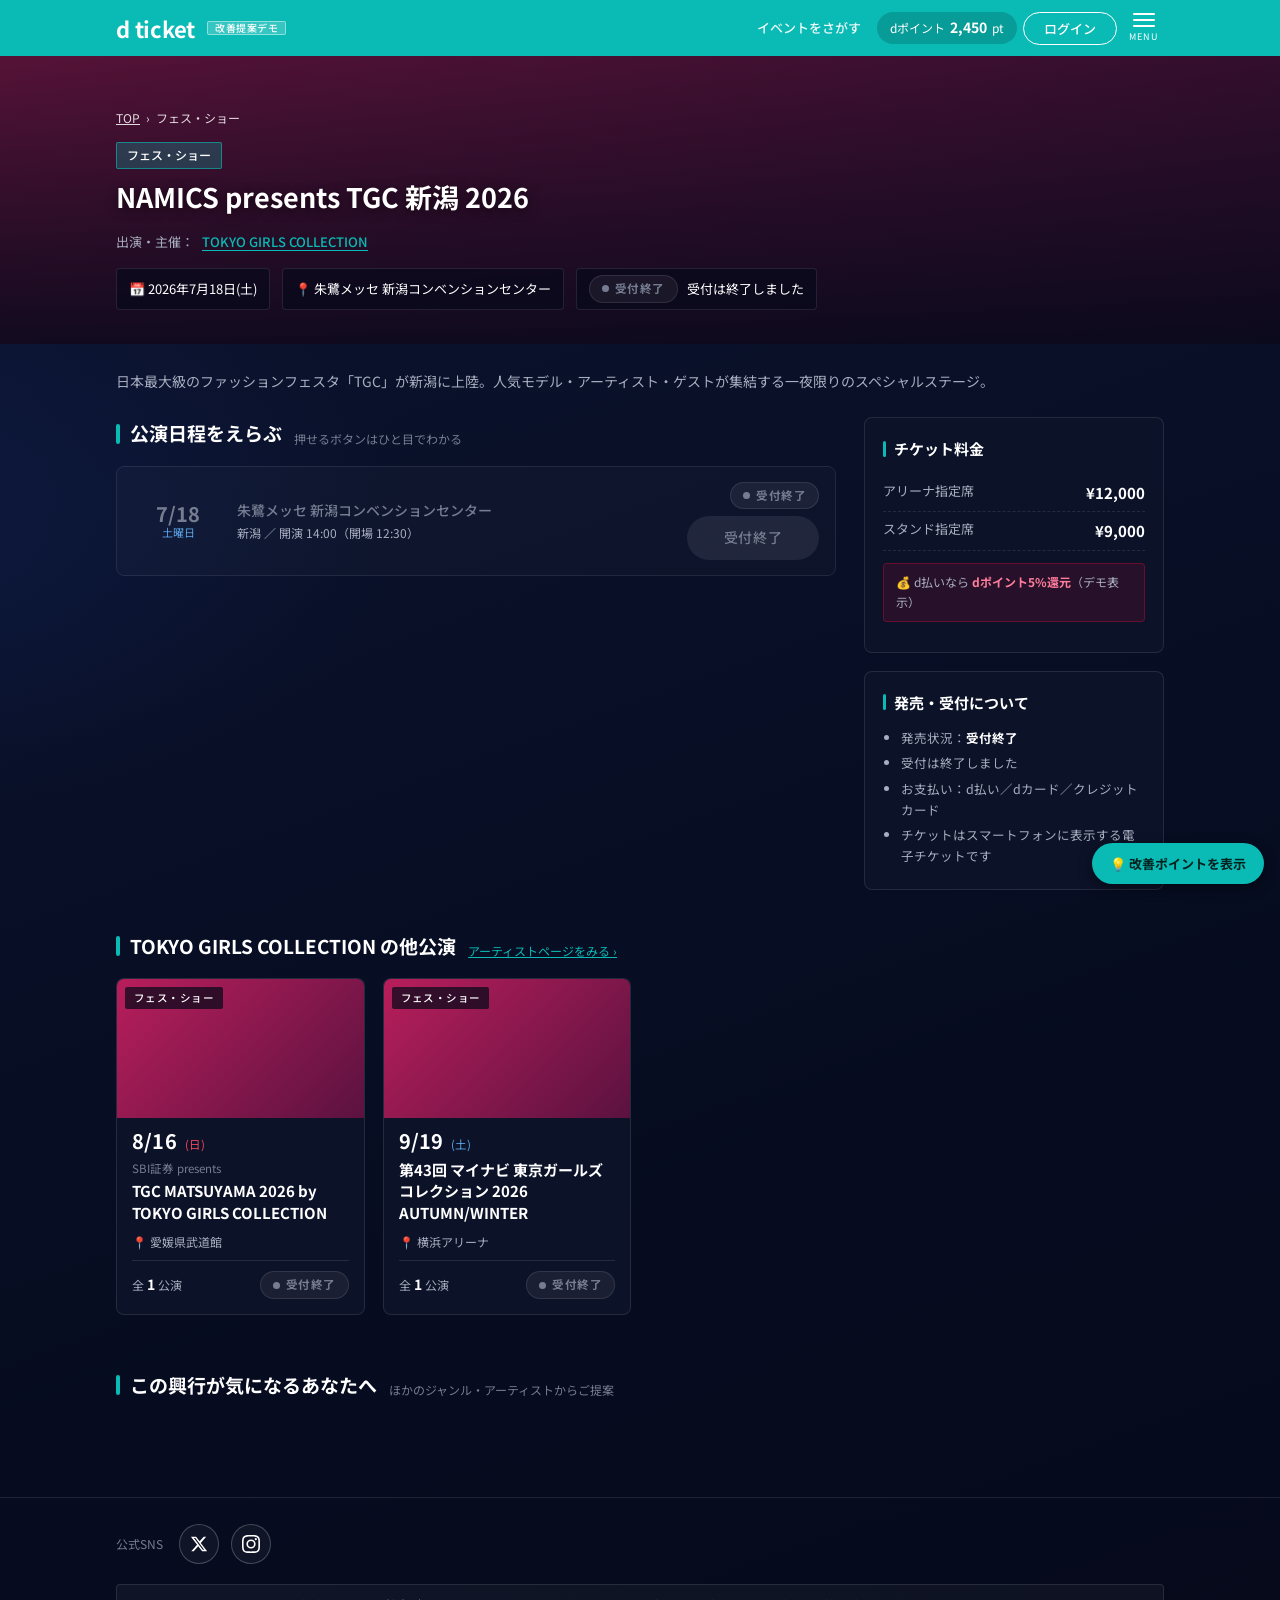
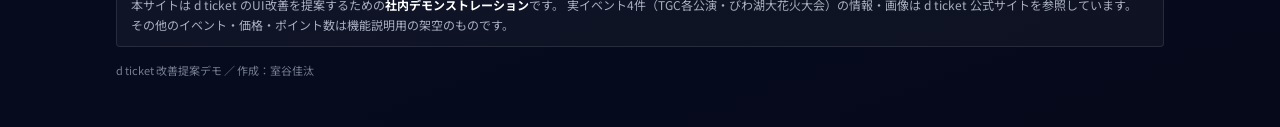
==== commit cb187273: "びわ湖大花火大会の詳細ページを専用レイアウトで見やすく改善 - びわ湖大花火大会のみ、情報を整理した専用レイアウトで表示   （開催概要・席種別の料金表・販売スケジュールのタイムライン・   来場者特" ====
--- a/event.html
+++ b/event.html
@@ -23,9 +23,56 @@
         <a href="index.html#events">イベントをさがす</a>
         <span class="dpoint">dポイント <b>2,450</b> pt</span>
         <button class="login-btn" type="button">ログイン</button>
+        <button class="menu-btn" id="menu-btn" type="button" aria-label="メニューを開く" data-point="リセール・分配はメニューに集約">
+          <span class="bars"><span></span><span></span><span></span></span>
+          <span class="menu-label">MENU</span>
+        </button>
       </nav>
     </div>
   </header>
+
+  <div class="drawer-backdrop" id="drawer-backdrop"></div>
+  <nav class="drawer" id="drawer" aria-label="メニュー">
+    <div class="drawer-head">
+      <span>d&nbsp;ticket</span>
+      <button class="drawer-close" id="drawer-close" type="button" aria-label="メニューを閉じる">&times;</button>
+    </div>
+    <span class="drawer-group-label">チケット</span>
+    <a class="drawer-item" href="index.html#events">
+      <span class="d-ico">&#128269;</span>
+      <span class="d-main">イベントをさがす</span>
+      <span class="arrow">&#8250;</span>
+    </a>
+    <a class="drawer-item" href="#" data-demo="公式リセールへ進みます。行けなくなったチケットを定価で安心・安全に売買できます">
+      <span class="d-ico">&#128257;</span>
+      <span class="d-main">リセール<span class="d-desc">行けなくなったチケットを売る・買う</span></span>
+      <span class="arrow">&#8250;</span>
+    </a>
+    <a class="drawer-item" href="#" data-demo="チケット分配へ進みます。購入したチケットを同行者に送れます">
+      <span class="d-ico">&#128228;</span>
+      <span class="d-main">チケット分配<span class="d-desc">同行者にチケットを送る</span></span>
+      <span class="arrow">&#8250;</span>
+    </a>
+    <a class="drawer-item" href="#" data-demo="購入済みチケットの一覧へ進みます">
+      <span class="d-ico">&#127903;</span>
+      <span class="d-main">チケット一覧</span>
+      <span class="arrow">&#8250;</span>
+    </a>
+    <span class="drawer-group-label">サポート</span>
+    <a class="drawer-item" href="#" data-demo="ご利用ガイドを表示します">
+      <span class="d-ico">&#128214;</span>
+      <span class="d-main">ご利用ガイド</span>
+      <span class="arrow">&#8250;</span>
+    </a>
+    <a class="drawer-item" href="#" data-demo="よくあるご質問を表示します">
+      <span class="d-ico">&#10067;</span>
+      <span class="d-main">よくあるご質問</span>
+      <span class="arrow">&#8250;</span>
+    </a>
+    <div class="drawer-foot">
+      <button class="login-btn" type="button" data-demo="ログイン画面へ進みます">ログイン</button>
+    </div>
+  </nav>
 
   <!-- 興行ヒーロー -->
   <div class="detail-hero" id="detail-hero">
@@ -34,6 +81,7 @@
       <span class="detail-genre" id="detail-genre"></span>
       <p class="sub-title" id="detail-sub"></p>
       <h1 id="detail-title"></h1>
+      <div class="detail-artist-link" id="detail-artist-link"></div>
       <div class="detail-summary" id="detail-summary"></div>
       <div class="detail-key-visual" id="detail-key-visual"></div>
     </div>
@@ -41,35 +89,50 @@
 
   <div class="detail-body">
     <div class="wrap">
-      <p class="detail-desc" id="detail-desc"></p>
-      <div class="detail-grid">
-        <div>
-          <!-- 改善② 全公演一覧 / 改善③ 発売状況 -->
-          <div class="section-head" data-point="改善② 同じ興行の全日程をここで比較できる">
-            <h2>公演日程をえらぶ</h2>
-            <span class="sub">押せるボタンはひと目でわかる</span>
+      <!-- びわ湖大花火大会など、専用レイアウトを持つ興行はここに描画 -->
+      <div id="rich-detail" hidden></div>
+
+      <!-- 通常の興行レイアウト -->
+      <div id="default-detail">
+        <p class="detail-desc" id="detail-desc"></p>
+        <div class="detail-grid">
+          <div>
+            <!-- 改善② 全公演一覧 / 改善③ 発売状況 -->
+            <div class="section-head" data-point="改善② 同じ興行の全日程をここで比較できる">
+              <h2>公演日程をえらぶ</h2>
+              <span class="sub">押せるボタンはひと目でわかる</span>
+            </div>
+            <div class="perf-list" id="perf-list" data-point="改善③ 発売中／発売前／受付終了 を明示（現状：押すとエラー）"></div>
           </div>
-          <div class="perf-list" id="perf-list" data-point="改善③ 発売中／発売前／受付終了 を明示（現状：押すとエラー）"></div>
+
+          <aside>
+            <div class="side-card">
+              <h3>チケット料金</h3>
+              <div id="price-list"></div>
+              <p class="point-note">&#128176; d払いなら <b>dポイント5%還元</b>（デモ表示）</p>
+            </div>
+            <div class="side-card">
+              <h3>発売・受付について</h3>
+              <ul id="sale-info"></ul>
+            </div>
+          </aside>
         </div>
+      </div>
 
-        <aside>
-          <div class="side-card">
-            <h3>チケット料金</h3>
-            <div id="price-list"></div>
-            <p class="point-note">&#128176; d払いなら <b>dポイント5%還元</b>（デモ表示）</p>
-          </div>
-          <div class="side-card">
-            <h3>発売・受付について</h3>
-            <ul id="sale-info"></ul>
-          </div>
-        </aside>
-      </div>
+      <!-- アーティストの他公演 -->
+      <section class="section" id="artist-events-section" hidden>
+        <div class="section-head" data-point="アーティスト単位で他公演をたどれる">
+          <h2 id="artist-events-title"></h2>
+          <span class="sub"><a id="artist-page-link" href="#" style="color:var(--teal);text-decoration:underline">アーティストページをみる &#8250;</a></span>
+        </div>
+        <div class="event-grid" id="artist-events-grid"></div>
+      </section>
 
       <!-- 改善④ 関連レコメンド -->
       <section class="section">
         <div class="section-head" data-point="改善④ 興行ページにも「次のおすすめ」を表示">
           <h2>この興行が気になるあなたへ</h2>
-          <span class="sub">同じジャンル・近いエリアの興行</span>
+          <span class="sub">ほかのジャンル・アーティストからご提案</span>
         </div>
         <div class="event-grid" id="related-grid"></div>
       </section>
@@ -84,6 +147,15 @@
 
   <footer class="site-footer">
     <div class="wrap">
+      <div class="sns-row">
+        <span class="sns-label">公式SNS</span>
+        <a class="sns-btn" href="#" aria-label="X（旧Twitter）" data-demo="d ticket 公式Xを開きます">
+          <svg viewBox="0 0 24 24" aria-hidden="true"><path d="M18.244 2.25h3.308l-7.227 8.26 8.502 11.24H16.17l-5.214-6.817L4.99 21.75H1.68l7.73-8.835L1.254 2.25H8.08l4.713 6.231 5.451-6.231zm-1.161 17.52h1.833L7.084 4.126H5.117l11.966 15.644z"/></svg>
+        </a>
+        <a class="sns-btn" href="#" aria-label="Instagram" data-demo="d ticket 公式Instagramを開きます">
+          <svg viewBox="0 0 24 24" aria-hidden="true"><path d="M12 2.163c3.204 0 3.584.012 4.85.07 3.252.148 4.771 1.691 4.919 4.919.058 1.265.069 1.645.069 4.849 0 3.205-.012 3.584-.069 4.849-.149 3.225-1.664 4.771-4.919 4.919-1.266.058-1.644.07-4.85.07-3.204 0-3.584-.012-4.849-.07-3.26-.149-4.771-1.699-4.919-4.92-.058-1.265-.07-1.644-.07-4.849 0-3.204.013-3.583.07-4.849.149-3.227 1.664-4.771 4.919-4.919 1.266-.057 1.645-.069 4.849-.069zM12 0C8.741 0 8.333.014 7.053.072 2.695.272.273 2.69.073 7.052.014 8.333 0 8.741 0 12c0 3.259.014 3.668.072 4.948.2 4.358 2.618 6.78 6.98 6.98C8.333 23.986 8.741 24 12 24c3.259 0 3.668-.014 4.948-.072 4.354-.2 6.782-2.618 6.979-6.98.059-1.28.073-1.689.073-4.948 0-3.259-.014-3.667-.072-4.947-.196-4.354-2.617-6.78-6.979-6.98C15.668.014 15.259 0 12 0zm0 5.838a6.162 6.162 0 1 0 0 12.324 6.162 6.162 0 0 0 0-12.324zM12 16a4 4 0 1 1 0-8 4 4 0 0 1 0 8zm6.406-11.845a1.44 1.44 0 1 0 0 2.881 1.44 1.44 0 0 0 0-2.881z"/></svg>
+        </a>
+      </div>
       <p class="disclaimer">
         本サイトは d ticket のUI改善を提案するための<b>社内デモンストレーション</b>です。
         実イベント4件（TGC各公演・びわ湖大花火大会）の情報・画像は d ticket 公式サイトを参照しています。
@@ -96,6 +168,7 @@
   <button class="points-toggle" id="points-toggle" type="button">&#128161; 改善ポイントを表示</button>
 
   <script src="js/data.js"></script>
+  <script src="js/common.js"></script>
   <script src="js/event.js"></script>
 </body>
 </html>
--- a/css/style.css
+++ b/css/style.css
@@ -44,7 +44,9 @@
     radial-gradient(1200px 600px at 80% -10%, rgba(28, 48, 110, .55), transparent 60%),
     radial-gradient(900px 500px at -10% 30%, rgba(18, 36, 90, .45), transparent 60%),
     linear-gradient(160deg, #0c1430 0%, #070d22 55%, #05091a 100%);
-  background-attachment: fixed;
+  /* PCでは background-attachment:fixed が毎スクロール再描画を招き重く（カクつき）なる。
+     スマホはfixedを無視するため体感差が出ない。scroll にして描画を1回に抑える */
+  background-attachment: scroll;
   -webkit-font-smoothing: antialiased;
 }
 
@@ -143,6 +145,112 @@
 }
 
 .login-btn:hover { background: rgba(255, 255, 255, .14); }
+
+/* ---------- ハンバーガーメニュー ---------- */
+.menu-btn {
+  display: flex;
+  flex-direction: column;
+  align-items: center;
+  gap: 3px;
+  background: transparent;
+  border: none;
+  color: #fff;
+  padding: 4px 6px;
+}
+
+.menu-btn .bars {
+  display: flex;
+  flex-direction: column;
+  gap: 4px;
+  width: 22px;
+}
+
+.menu-btn .bars span {
+  height: 2px;
+  background: #fff;
+  border-radius: 2px;
+}
+
+.menu-btn .menu-label { font-size: .9rem; letter-spacing: .1em; }
+
+.drawer-backdrop {
+  position: fixed;
+  inset: 0;
+  z-index: 300;
+  background: rgba(0, 0, 0, .55);
+  opacity: 0;
+  pointer-events: none;
+  transition: opacity .2s;
+}
+
+.drawer-backdrop.open { opacity: 1; pointer-events: auto; }
+
+.drawer {
+  position: fixed;
+  top: 0;
+  right: 0;
+  bottom: 0;
+  z-index: 310;
+  width: min(320px, 86vw);
+  background: var(--panel);
+  border-left: 1px solid var(--line-strong);
+  transform: translateX(100%);
+  transition: transform .25s ease;
+  display: flex;
+  flex-direction: column;
+  overflow-y: auto;
+}
+
+.drawer.open { transform: translateX(0); }
+
+.drawer-head {
+  display: flex;
+  align-items: center;
+  justify-content: space-between;
+  background: var(--teal);
+  color: #fff;
+  font-weight: 700;
+  font-size: 1.8rem;
+  padding: 14px 18px;
+}
+
+.drawer-close {
+  background: none;
+  border: none;
+  color: #fff;
+  font-size: 2.2rem;
+  line-height: 1;
+  padding: 0 4px;
+}
+
+.drawer-group-label {
+  font-size: 1.1rem;
+  color: var(--text-dim);
+  letter-spacing: .08em;
+  padding: 16px 18px 6px;
+}
+
+.drawer-item {
+  display: flex;
+  align-items: center;
+  gap: 14px;
+  padding: 14px 18px;
+  font-size: 1.4rem;
+  border-bottom: 1px solid var(--line);
+  transition: background .15s;
+}
+
+.drawer-item:hover { background: rgba(255, 255, 255, .05); }
+
+.drawer-item .d-ico { font-size: 1.8rem; width: 26px; text-align: center; flex: none; }
+
+.drawer-item .d-main { flex: 1; min-width: 0; }
+.drawer-item .d-desc { display: block; font-size: 1.1rem; color: var(--text-dim); }
+
+.drawer-item .arrow { color: var(--text-dim); flex: none; }
+
+.drawer-foot { padding: 18px; margin-top: auto; }
+.drawer-foot .login-btn { width: 100%; justify-content: center; border-color: var(--teal); color: var(--teal); }
 
 /* ---------- ページタイトル帯 ---------- */
 .page-bar {
@@ -637,6 +745,110 @@
 
 .site-footer .copy { margin-top: 14px; font-size: 1.1rem; color: var(--text-dim); }
 
+.sns-row {
+  display: flex;
+  align-items: center;
+  gap: 12px;
+  margin-bottom: 20px;
+}
+
+.sns-row .sns-label { font-size: 1.2rem; color: var(--text-dim); margin-right: 4px; }
+
+.sns-btn {
+  display: flex;
+  align-items: center;
+  justify-content: center;
+  width: 40px;
+  height: 40px;
+  border-radius: 50%;
+  border: 1px solid var(--line-strong);
+  background: rgba(255, 255, 255, .04);
+  transition: all .15s;
+}
+
+.sns-btn:hover { border-color: var(--teal); background: var(--teal-pale); }
+.sns-btn svg { width: 18px; height: 18px; fill: #fff; }
+
+/* ---------- アーティストページ ---------- */
+.artist-hero {
+  position: relative;
+  padding: 44px 0 38px;
+  overflow: hidden;
+}
+
+.artist-hero::after {
+  content: "";
+  position: absolute;
+  inset: 0;
+  background: linear-gradient(0deg, var(--navy-deep) 0%, rgba(5, 9, 26, .35) 100%);
+}
+
+.artist-hero .wrap { position: relative; z-index: 1; }
+
+.artist-hero .artist-label {
+  font-size: 1.2rem;
+  font-weight: 700;
+  letter-spacing: .2em;
+  color: var(--teal);
+}
+
+.artist-hero h1 {
+  margin: 4px 0 8px;
+  font-size: 3rem;
+  line-height: 1.3;
+  text-shadow: 0 2px 12px rgba(0, 0, 0, .6);
+}
+
+.artist-hero .artist-desc {
+  max-width: 640px;
+  margin: 0 0 18px;
+  font-size: 1.35rem;
+  color: var(--text-sub);
+}
+
+.follow-btn {
+  display: inline-flex;
+  align-items: center;
+  gap: 8px;
+  font-size: 1.4rem;
+  font-weight: 700;
+  color: #04221f;
+  background: var(--teal);
+  border: 1.5px solid var(--teal);
+  border-radius: var(--pill);
+  padding: 9px 26px;
+  transition: all .15s;
+}
+
+.follow-btn.following {
+  color: var(--teal);
+  background: transparent;
+}
+
+.follow-note {
+  display: block;
+  margin-top: 8px;
+  font-size: 1.15rem;
+  color: var(--text-dim);
+}
+
+/* 興行ページ: アーティスト行 */
+.detail-artist-link {
+  display: inline-flex;
+  align-items: center;
+  gap: 8px;
+  margin-top: 10px;
+  font-size: 1.3rem;
+  color: var(--text-sub);
+}
+
+.detail-artist-link a {
+  color: var(--teal);
+  font-weight: 500;
+  text-decoration: underline;
+  text-underline-offset: 3px;
+}
+
 /* ---------- 共通ボタン ---------- */
 .buy-btn {
   display: inline-block;
@@ -887,6 +1099,195 @@
 .sticky-cta .info { flex: 1; min-width: 0; font-size: 1.2rem; color: var(--text-sub); }
 .sticky-cta .info b { display: block; font-size: 1.3rem; color: var(--text); white-space: nowrap; overflow: hidden; text-overflow: ellipsis; }
 
+/* =========================================================
+   専用レイアウト（びわ湖大花火大会）
+   情報量の多い興行を、見やすく整理して表示するための装飾
+   ========================================================= */
+
+/* いま申し込めるかを示す上部バナー */
+.apply-banner {
+  display: flex;
+  align-items: center;
+  justify-content: space-between;
+  gap: 16px;
+  flex-wrap: wrap;
+  background: var(--panel);
+  border: 1px solid var(--line);
+  border-left: 4px solid var(--text-dim);
+  border-radius: var(--radius);
+  padding: 16px 20px;
+  margin: 0 0 24px;
+}
+
+.apply-banner.onsale { border-left-color: var(--red); }
+.apply-banner.upcoming { border-left-color: var(--sat); }
+
+.apply-banner .apply-info {
+  display: flex;
+  align-items: center;
+  gap: 12px;
+  flex-wrap: wrap;
+}
+
+.apply-banner .apply-info b { font-size: 1.45rem; font-weight: 700; }
+
+.rich-grid {
+  display: grid;
+  grid-template-columns: 1fr 320px;
+  gap: 28px;
+  align-items: start;
+}
+
+.rich-main .section { padding: 0 0 30px; }
+.rich-main .section-head { margin-bottom: 14px; }
+
+/* 開催概要（定義リスト） */
+.overview {
+  margin: 0;
+  background: var(--panel);
+  border: 1px solid var(--line);
+  border-radius: var(--radius);
+  overflow: hidden;
+}
+
+.overview .ov-row {
+  display: grid;
+  grid-template-columns: 120px 1fr;
+  gap: 12px;
+  padding: 13px 18px;
+  font-size: 1.4rem;
+}
+
+.overview .ov-row + .ov-row { border-top: 1px solid var(--line); }
+.overview dt { color: var(--text-dim); font-weight: 500; margin: 0; }
+.overview dd { margin: 0; color: var(--text); }
+
+/* 席種・料金 */
+.seat-group { margin-bottom: 18px; }
+
+.seat-group-title {
+  margin: 0 0 8px;
+  font-size: 1.45rem;
+  font-weight: 700;
+  color: var(--teal);
+}
+
+.seat-table {
+  background: var(--panel);
+  border: 1px solid var(--line);
+  border-radius: var(--radius);
+  overflow: hidden;
+}
+
+.seat-row {
+  display: flex;
+  align-items: center;
+  justify-content: space-between;
+  gap: 14px;
+  padding: 13px 18px;
+}
+
+.seat-row + .seat-row { border-top: 1px solid var(--line); }
+
+.seat-name { font-size: 1.4rem; font-weight: 500; }
+.seat-name .seat-note { display: block; font-size: 1.15rem; color: var(--text-dim); font-weight: 400; }
+
+.seat-price {
+  font-size: 1.7rem;
+  font-weight: 700;
+  white-space: nowrap;
+  color: var(--text);
+}
+.seat-price .seat-tax { font-size: 1.15rem; font-weight: 400; color: var(--text-dim); margin-left: 1px; }
+
+/* 来場者特典カード */
+.benefit-card {
+  position: relative;
+  background: linear-gradient(135deg, rgba(203, 10, 57, .14), rgba(10, 186, 181, .10));
+  border: 1px solid rgba(255, 255, 255, .14);
+  border-radius: var(--radius);
+  padding: 20px 22px;
+}
+
+.benefit-card .benefit-tag {
+  display: inline-block;
+  font-size: 1.2rem;
+  font-weight: 700;
+  color: #ffd27d;
+  margin-bottom: 8px;
+}
+
+.benefit-card h3 { margin: 0 0 8px; font-size: 1.6rem; font-weight: 700; }
+.benefit-card .benefit-lead { margin: 0 0 12px; font-size: 1.35rem; color: var(--text-sub); }
+
+.benefit-list { margin: 0; padding-left: 20px; font-size: 1.35rem; }
+.benefit-list li { margin-bottom: 6px; }
+.benefit-card .benefit-note { margin: 12px 0 0; font-size: 1.2rem; color: var(--text-dim); }
+
+/* アクセス・注意書き */
+.access-text { font-size: 1.4rem; color: var(--text-sub); margin: 0; line-height: 1.8; }
+
+.note-list { margin: 0; padding-left: 20px; font-size: 1.3rem; color: var(--text-sub); }
+.note-list li { margin-bottom: 8px; line-height: 1.7; }
+
+/* 販売スケジュール（縦タイムライン） */
+.rich-side .side-card.sticky-side { position: sticky; top: 72px; }
+
+.schedule { list-style: none; margin: 0 0 4px; padding: 0; }
+
+.sch-item {
+  position: relative;
+  display: flex;
+  gap: 14px;
+  padding: 0 0 18px 0;
+}
+
+.sch-item .sch-mark {
+  position: relative;
+  flex: none;
+  width: 14px;
+  height: 14px;
+  margin-top: 4px;
+  border-radius: 50%;
+  background: var(--text-dim);
+}
+
+.sch-item.onsale .sch-mark { background: var(--red); box-shadow: 0 0 0 4px rgba(203, 10, 57, .22); }
+.sch-item.upcoming .sch-mark { background: var(--sat); }
+
+/* マーカー同士をつなぐ縦線 */
+.sch-item:not(:last-child) .sch-mark::after {
+  content: "";
+  position: absolute;
+  left: 50%;
+  top: 18px;
+  transform: translateX(-50%);
+  width: 2px;
+  height: calc(100% + 18px);
+  background: var(--line-strong);
+}
+
+.sch-body { flex: 1; min-width: 0; }
+
+.sch-head {
+  display: flex;
+  align-items: center;
+  gap: 8px;
+  flex-wrap: wrap;
+  margin-bottom: 2px;
+}
+
+.sch-name { font-size: 1.35rem; font-weight: 700; }
+.sch-item.ended .sch-name { color: var(--text-sub); }
+
+.sch-period { font-size: 1.2rem; color: var(--text-sub); }
+.sch-result { font-size: 1.15rem; color: var(--text-dim); }
+
+@media (max-width: 880px) {
+  .rich-grid { grid-template-columns: 1fr; }
+  .rich-side .side-card.sticky-side { position: static; }
+}
+
 /* ---------- 改善ポイント表示モード ---------- */
 .points-toggle {
   position: fixed;
@@ -948,6 +1349,14 @@
 
 @media (max-width: 720px) {
   .header-nav a { display: none; }
+  /* 画面が狭いとロゴ＋デモ表示＋dポイント＋ログイン＋MENUが収まらず、
+     MENUボタンが画面外にはみ出していたため、補助的な要素を隠して整理する */
+  .logo .demo-tag { display: none; }
+  .dpoint { display: none; }
+  .site-header .wrap { gap: 10px; }
+  .header-nav { gap: 8px; }
+  .menu-btn { flex: none; }
+  .login-btn { padding: 6px 16px; }
   .page-bar h1 { font-size: 1.9rem; }
   .search-panel { padding: 14px; }
   .toggle-onsale { margin-left: 0; width: 100%; margin-top: 4px; }
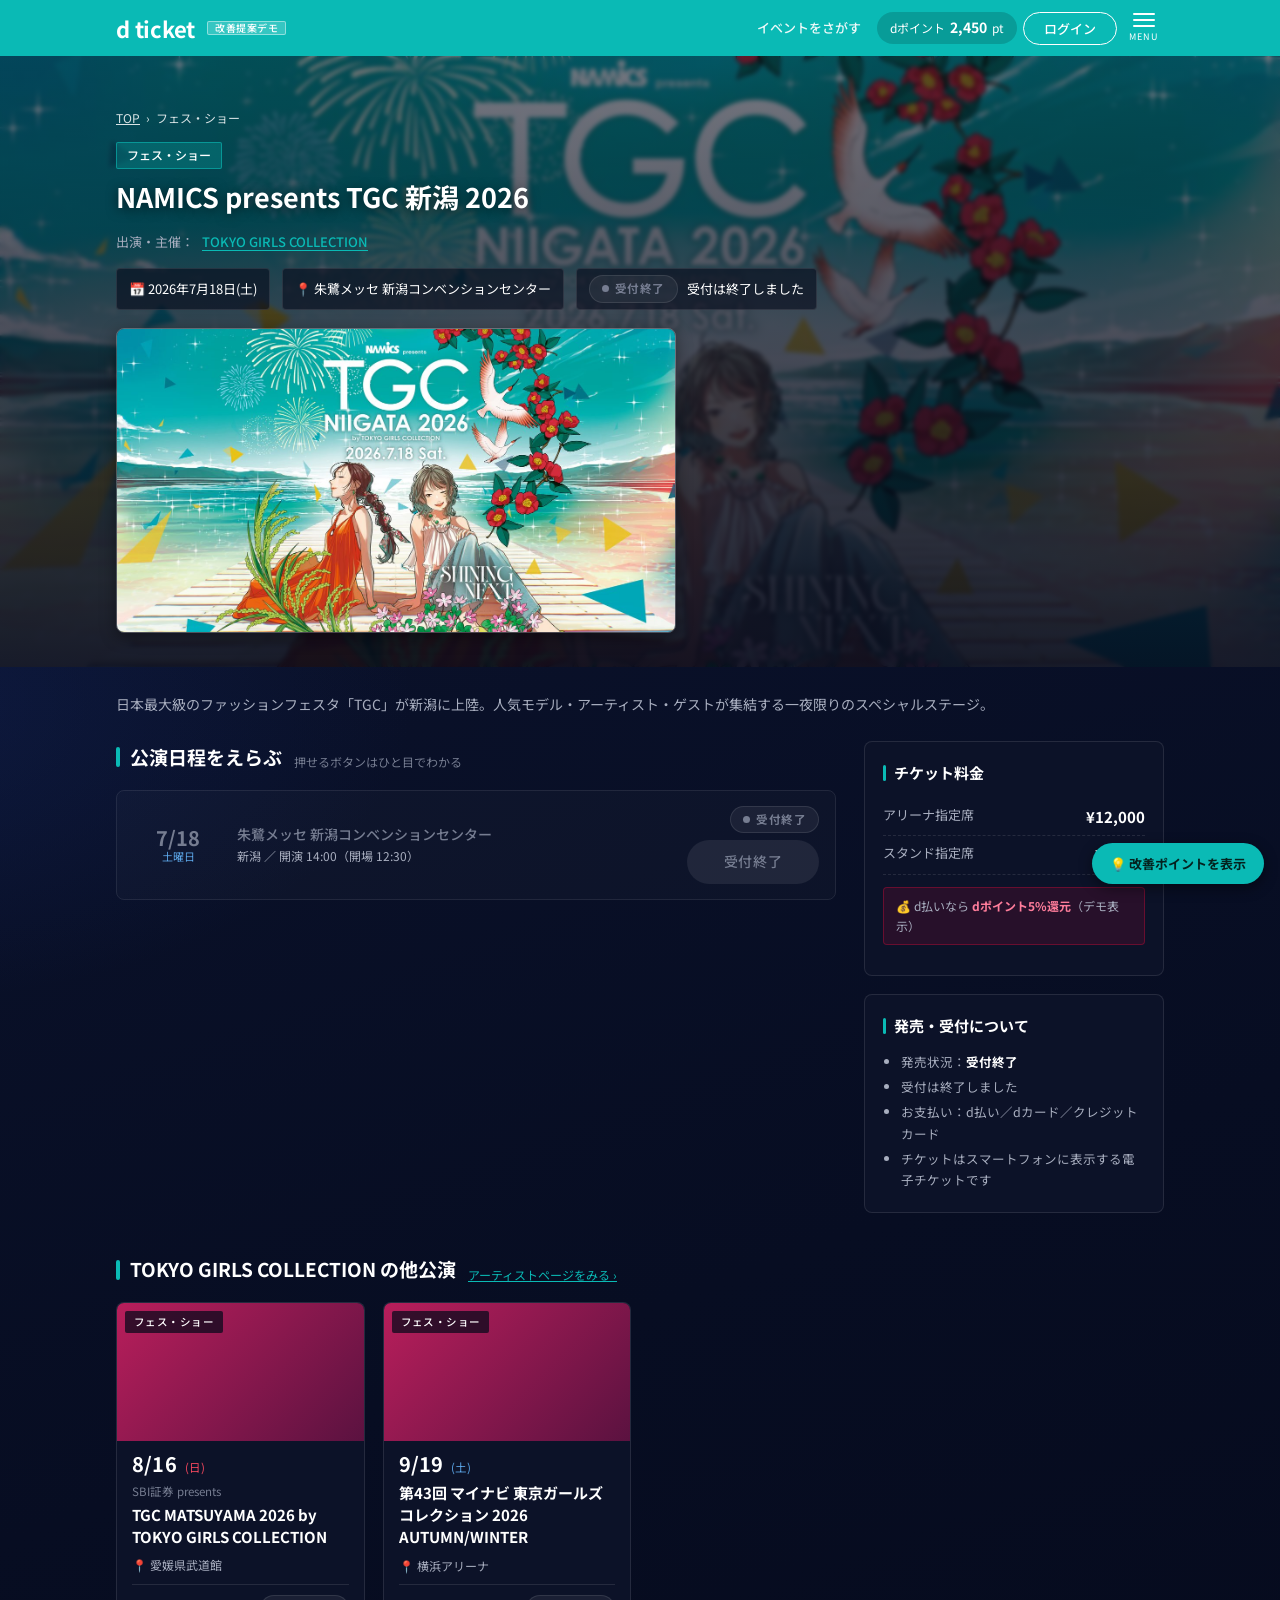
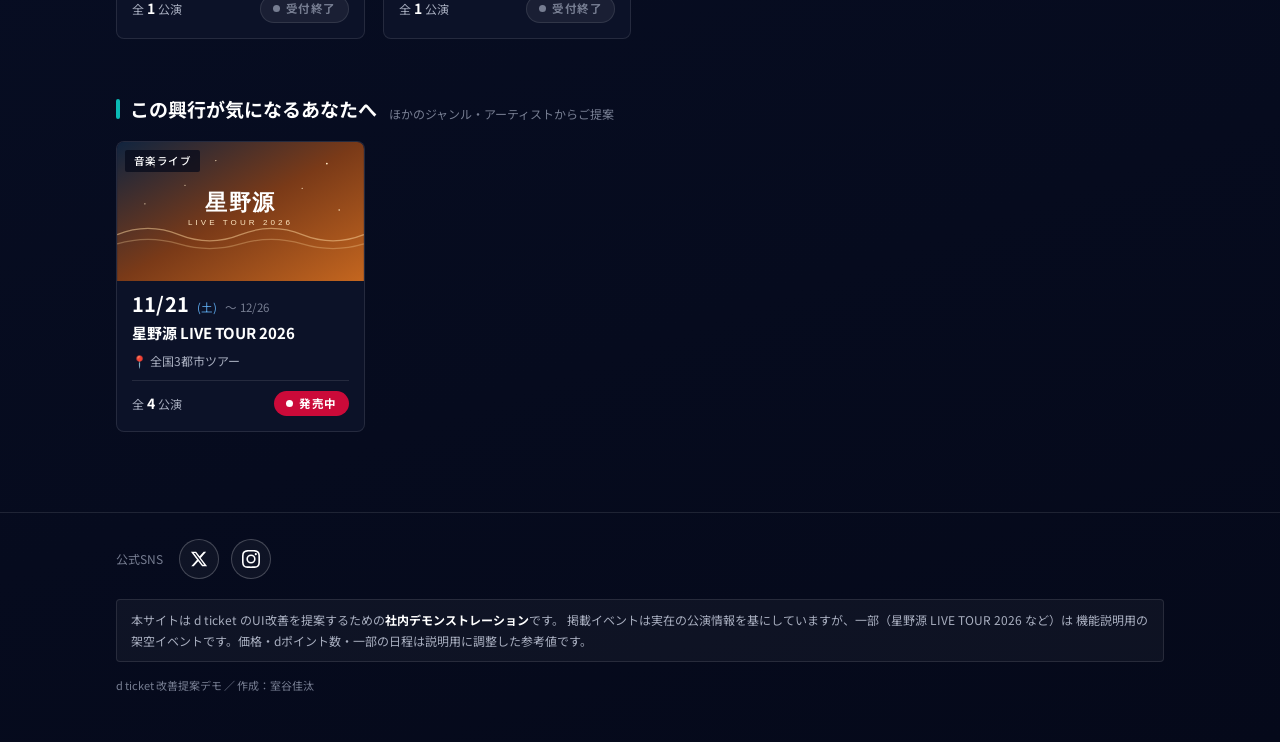
==== commit 0975e137: "掲載イベントを差し替え＋改善ポイント注釈の見切れを修正 イベント差し替え: - 真夏のお笑いフェスタ → M-1グランプリ2025 スペシャルツアー（受付終了） - サマーナイト・フィルハーモニー →" ====
--- a/event.html
+++ b/event.html
@@ -158,8 +158,8 @@
       </div>
       <p class="disclaimer">
         本サイトは d ticket のUI改善を提案するための<b>社内デモンストレーション</b>です。
-        実イベント4件（TGC各公演・びわ湖大花火大会）の情報・画像は d ticket 公式サイトを参照しています。
-        その他のイベント・価格・ポイント数は機能説明用の架空のものです。
+        掲載イベントは実在の公演情報を基にしていますが、一部（星野源 LIVE TOUR 2026 など）は
+        機能説明用の架空イベントです。価格・dポイント数・一部の日程は説明用に調整した参考値です。
       </p>
       <p class="copy">d ticket 改善提案デモ ／ 作成：室谷佳汰</p>
     </div>
--- a/css/style.css
+++ b/css/style.css
@@ -1189,16 +1189,52 @@
 
 .seat-row + .seat-row { border-top: 1px solid var(--line); }
 
-.seat-name { font-size: 1.4rem; font-weight: 500; }
+.seat-name { font-size: 1.4rem; font-weight: 500; min-width: 0; }
+.seat-name .seat-name-row { display: inline; }
 .seat-name .seat-note { display: block; font-size: 1.15rem; color: var(--text-dim); font-weight: 400; }
+
+.seat-stat {
+  display: inline-block;
+  font-size: 1.05rem;
+  font-weight: 700;
+  border-radius: var(--pill);
+  padding: 1px 9px;
+  vertical-align: middle;
+  white-space: nowrap;
+  letter-spacing: .04em;
+}
+.seat-stat.ok { color: #04221f; background: var(--teal); }
+.seat-stat.out { color: var(--text-dim); background: rgba(255, 255, 255, .08); border: 1px solid var(--line); }
 
 .seat-price {
   font-size: 1.7rem;
   font-weight: 700;
   white-space: nowrap;
+  text-align: right;
   color: var(--text);
 }
-.seat-price .seat-tax { font-size: 1.15rem; font-weight: 400; color: var(--text-dim); margin-left: 1px; }
+.seat-price .seat-unit { display: block; font-size: 1.1rem; font-weight: 400; color: var(--text-dim); }
+
+.seat-row.is-soldout { background: rgba(255, 255, 255, .02); }
+.seat-row.is-soldout .seat-name,
+.seat-row.is-soldout .seat-price { color: var(--text-dim); }
+
+.price-disclaimer {
+  margin: 12px 0 0;
+  font-size: 1.2rem;
+  color: var(--text-sub);
+  background: rgba(255, 255, 255, .04);
+  border: 1px solid var(--line);
+  border-radius: 4px;
+  padding: 10px 12px;
+  line-height: 1.6;
+}
+
+.seat-external {
+  margin: 10px 0 0;
+  font-size: 1.2rem;
+  color: var(--text-dim);
+}
 
 /* 来場者特典カード */
 .benefit-card {
@@ -1334,6 +1370,33 @@
   padding: 3px 10px;
   box-shadow: 0 2px 8px rgba(0, 0, 0, .45);
   white-space: nowrap;
+}
+
+/* ヘッダー内（MENUボタン）の注釈は、右端のボタンから右に伸ばすと
+   画面外に切れてしまうため、ボタンの右端を基準に左へ伸ばして表示する。
+   折り返すと細く崩れるため1行（nowrap）を維持 */
+body.show-points .site-header [data-point]::before {
+  top: calc(100% + 6px);
+  left: auto;
+  right: 0;
+  white-space: nowrap;
+}
+
+/* overflow:hidden を持つ要素（PICK UPカード／公演日程リスト）は、注釈ラベルが
+   枠でクリップされて隠れてしまうため、ラベルを枠の内側上部に表示する */
+body.show-points .featured::before,
+body.show-points .perf-list::before {
+  top: 8px;
+  left: 8px;
+}
+
+/* 画面右端に近い注釈（左寄せで右へ伸びるもの）が切れないよう、
+   モバイルでははみ出す場合に折り返す。ヘッダー分は上の指定が優先される */
+@media (max-width: 720px) {
+  body.show-points [data-point]::before {
+    white-space: normal;
+    max-width: 80vw;
+  }
 }
 
 /* ---------- responsive ---------- */
